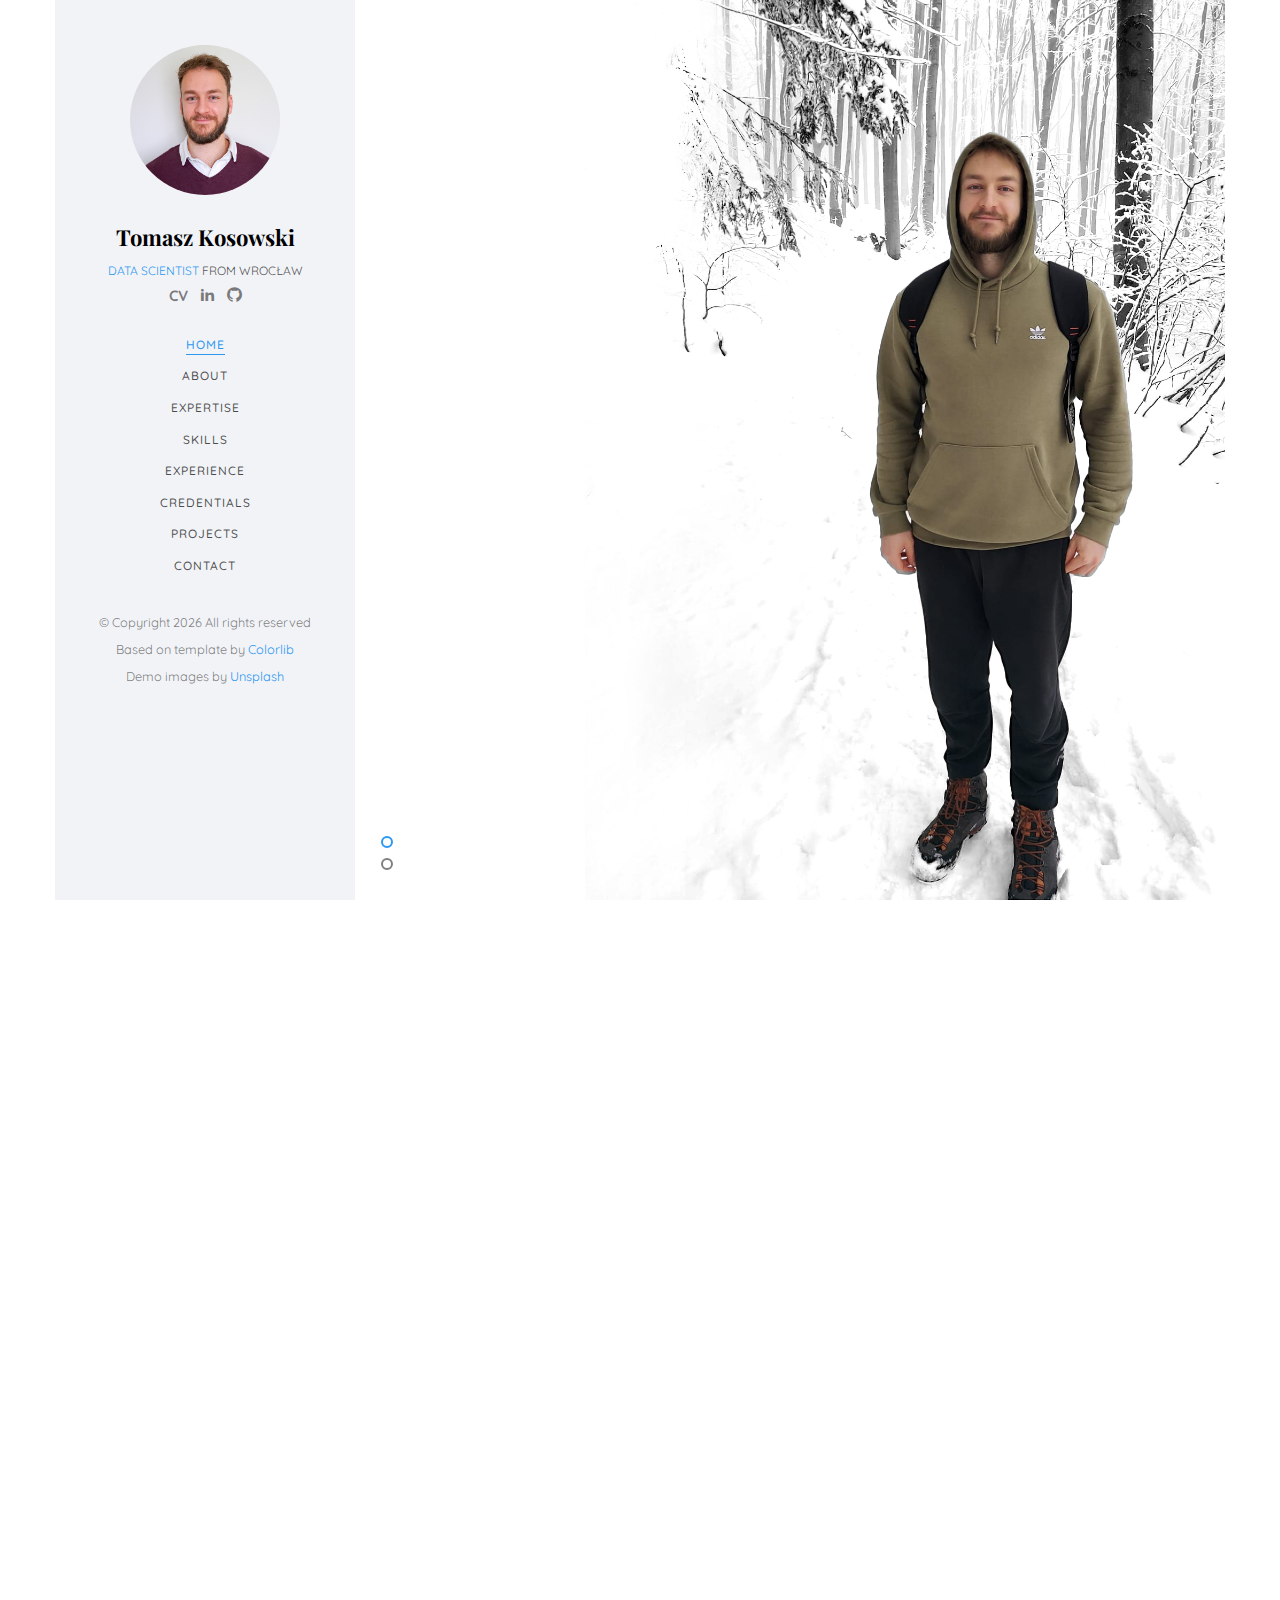
==== index.html @ ca376546 "Linked project and changed CV" ====
<!DOCTYPE HTML>
<html>
	<head>
	<meta charset="utf-8">
	<meta http-equiv="X-UA-Compatible" content="IE=edge">
	<title>Portfolio Tomasz Kosowski</title>
	<meta name="viewport" content="width=device-width, initial-scale=1">
	<meta name="description" content="" />
	<meta name="keywords" content="" />
	<meta name="Tomasz Kosowski" content="" />

  <!-- Facebook and T	egration -->
	<meta property="og:title" content=""/>
	<meta property="og:image" content=""/>
	<meta property="og:url" content=""/>
	<meta property="og:site_name" content=""/>
	<meta property="og:description" content=""/>
	<meta name="twitter:title" content="" />
	<meta name="twitter:image" content="" />
	<meta name="twitter:url" content="" />
	<meta name="twitter:card" content="" />

	<!-- Place favicon.ico and apple-touch-icon.png in the root directory -->
	<link rel="shortcut icon" href="favicon.ico">

	<link href="https://fonts.googleapis.com/css?family=Quicksand:300,400,500,700" rel="stylesheet">
	<link href="https://fonts.googleapis.com/css?family=Playfair+Display:400,400i,700" rel="stylesheet">
	
	<!-- Animate.css -->
	<link rel="stylesheet" href="css/animate.css">
	<!-- Icomoon Icon Fonts-->
	<link rel="stylesheet" href="css/icomoon.css">
	<!-- Bootstrap  -->
	<link rel="stylesheet" href="css/bootstrap.css">
	<!-- Flexslider  -->
	<link rel="stylesheet" href="css/flexslider.css">
	<!-- Flaticons  -->
	<link rel="stylesheet" href="fonts/flaticon/font/flaticon.css">
	<!-- Owl Carousel -->
	<link rel="stylesheet" href="css/owl.carousel.min.css">
	<link rel="stylesheet" href="css/owl.theme.default.min.css">
	<!-- Theme style  -->
	<link rel="stylesheet" href="css/style.css">

	<!-- Modernizr JS -->
	<script src="js/modernizr-2.6.2.min.js"></script>
	<!-- FOR IE9 below -->
	<!--[if lt IE 9]>
	<script src="js/respond.min.js"></script>
	<![endif]-->

	</head>
	<body>
	<div id="colorlib-page">
		<div class="container-wrap">
		<a href="#" class="js-colorlib-nav-toggle colorlib-nav-toggle" data-toggle="collapse" data-target="#navbar" aria-expanded="false" aria-controls="navbar"><i></i></a>
		<aside id="colorlib-aside" role="complementary" class="border js-fullheight">
			<div class="text-center">
				<div class="author-img" style="background-image: url(images/photo_1.jpg);"></div>
				<h1 id="colorlib-logo">Tomasz Kosowski</h1>
				<span class="position"><a>Data Scientist</a> from WROCŁAW
				<div class="colorlib-footer">
					<ul>
						<li><a href="documents/cv_tomasz_kosowski.pdf" target="_blank"><strong>CV</strong></a></li>
						<li><a href="https://www.linkedin.com/in/tomasz-kosowski94/" target="_blank"><i class="icon-linkedin22"></i></a></li>
						<li><a href="https://github.com/Foggy101" target="_blank"><i class="icon-github"></i></a></li>
					</ul>
					</div>
				</span>
			</div>
			<nav id="colorlib-main-menu" role="navigation" class="navbar">
				<div id="navbar" class="collapse">
					<ul>
						<li class="active"><a href="#" data-nav-section="home">Home</a></li>
						<li><a href="#" data-nav-section="about">About</a></li>
						<li><a href="#" data-nav-section="expertise">Expertise</a></li>
						<li><a href="#" data-nav-section="skills">Skills</a></li>
						<li><a href="#" data-nav-section="experience">Experience</a></li>
						<li><a href="#" data-nav-section="credentials">Credentials</a></li>
						<li><a href="#" data-nav-section="projects">Projects</a></li>
						<li><a href="#" data-nav-section="contact">Contact</a></li>
					</ul>
				</div>
			</nav>

			<div class="colorlib-footer">
				<p><small>&copy; <!-- Link back to Colorlib can't be removed. Template is licensed under CC BY 3.0. -->
				Copyright <script>document.write(new Date().getFullYear());</script> All rights reserved
				<br>Based on template by <a href="https://colorlib.com" target="_blank">Colorlib</a>
				<br>Demo images by <a href="https://unsplash.com/" target="_blank">Unsplash</a></span></small></p>
			</div>

		</aside>

		<div id="colorlib-main">
			<section id="colorlib-hero" class="js-fullheight" data-section="home">
				<div class="flexslider js-fullheight">
					<ul class="slides">
				   	<li style="background-image: url(images/bg_1.jpg);">
				   		<div class="overlay"></div>
				   		<div class="container-fluid">
				   			<div class="row">
					   			<div class="col-md-6 col-md-offset-3 col-md-pull-3 col-sm-12 col-xs-12 js-fullheight slider-text">
					   				<div class="slider-text-inner js-fullheight">
					   					<div class="desc">
						   					<h1>Hi! <br>I'm Tomasz</h1>
						   					<h2>PORTFOLIO UNDER CONSTRUCTION</h2>
												<p><a href="documents/cv_tomasz_kosowski.pdf" class="btn btn-primary btn-learn" target="_blank">View CV <i class="icon-download4"></i></a></p>
											</div>
					   				</div>
					   			</div>
					   		</div>
				   		</div>
				   	</li>
				   	<li style="background-image: url(images/bg_2.jpg);">
				   		<div class="overlay"></div>
				   		<div class="container-fluid">
				   			<div class="row">
					   			<div class="col-md-6 col-md-offset-3 col-md-pull-3 col-sm-12 col-xs-12 js-fullheight slider-text">
					   				<div class="slider-text-inner">
					   					<div class="desc">
						   					<h1>data professional</h1>
												<h2>helping your organization thrive<br>through the power of data</h2>
												<p><a href="documents/cv_tomasz_kosowski.pdf" class="btn btn-primary btn-learn" target="_blank">View CV<i class="icon-download4"></i></a></p>
										</div>
					   				</div>
					   			</div>
					   		</div>
				   		</div>
				   	</li>
				  	</ul>
			  	</div>
			</section>

			<section class="colorlib-about" data-section="about">
				<div class="colorlib-narrow-content">
					<div class="row">
						<div class="col-md-12">
							<div class="row row-bottom-padded-sm animate-box" data-animate-effect="fadeInLeft">
								<div class="col-md-12">
									<div class="about-desc">
										<span class="heading-meta">Who Am I?</span>
										<h2 class="colorlib-heading">About me</h2>
										<p><strong>DATA PROFFESSIONAL</strong> From mechanical engineer to aspiring data scientist, I am a person passionate about applying my analytical skills, meticulous approach and insatiable curiosity in the vast domain of big data.</p>
										<p><strong>BEYOND DATA</strong> Bringing excitement to everything I do, I cherish my free time playing music, listening to Lex Fridman podcasts and brainstorming new exciting challanges I can overcome.</p>
									</div>
								</div>
							</div>
							<div class="row">
								<div class="container">
									<div class="image-container">
										<div class="image animate-box" data-animate-effect="fadeInBottom"><img src="images/photo_3.jpg"></div>
										<div class="image animate-box" data-animate-effect="fadeInBottom"><img src="images/photo_4.jpg"></div>
										<div class="image animate-box" data-animate-effect="fadeInBottom"><img src="images/photo_2.jpg"></div>
										<div class="image animate-box" data-animate-effect="fadeInBottom"><img src="images/photo_1.jpg"></div>
									</div>
									<div class="popup-image">
										<span>&times;</span>
										<img src="images/photo_1.jpg">
									</div>
								</div>
							</div>
						</div>
					</div>
				</div>
			</section>
			
			<section class="colorlib-services" data-section="expertise">
				<div class="colorlib-narrow-content">
					<div class="row">
						<div class="col-md-6 col-md-offset-3 col-md-pull-3 animate-box" data-animate-effect="fadeInLeft">
							<span class="heading-meta">What do I do?</span>
							<h2 class="colorlib-heading">Areas of expertise</h2>
						</div>
					</div>
					<div class="row row-pt-md">
						<div class="col-md-4 text-center animate-box">
							<div class="services color-1">
								<span class="icon">
									<i class="icon-lab2"></i>
								</span>
								<div class="desc">
									<h3>Data Science</h3>
									<p>Machine learning models, time series forecasting and descriptive statistics</p>
								</div>
							</div>
						</div>
						<div class="col-md-4 text-center animate-box">
							<div class="services color-2">
								<span class="icon">
									<i class="icon-bar-graph-2"></i>
								</span>
								<div class="desc">
									<h3>Data Visualization</h3>
									<p>Designing and maintaining interactive dashboards and effective visualizations</p>
								</div>
							</div>
						</div>
						<div class="col-md-4 text-center animate-box">
							<div class="services color-3">
								<span class="icon">
									<i class="icon-data"></i>
								</span>
								<div class="desc">
									<h3>Data management</h3>
									<p>Data modeling, cleaning, query optimizations and basic data engineering</p>
								</div>
							</div>
						</div>
						<div class="col-md-4 text-center animate-box">
							<div class="services color-4">
								<span class="icon">
									<i class="icon-bulb"></i>
								</span>
								<div class="desc">
									<h3>Business Intelligence<br> </h3>
									<p>Impactful reports and insights enabling data-driven business decisions</p>
								</div>
							</div>
						</div>
						<div class="col-md-4 text-center animate-box">
							<div class="services color-5">
								<span class="icon">
									<i class="icon-cog2"></i>
								</span>
								<div class="desc">
									<h3>Automatization</h3>
									<p>Streamlining workflows by identifying and automating repetitive tasks</p>
								</div>
							</div>
						</div>
						<div class="col-md-4 text-center animate-box">
							<div class="services color-6">
								<span class="icon">
									<i class="icon-group"></i>
								</span>
								<div class="desc">
									<h3>Communication</h3>
									<p>Friendly and straightforward communication style with team and stakeholders</p>
								</div>
							</div>
						</div>
					</div>
				</div>
			</section>

			<section class="colorlib-skills" data-section="skills">
				<div class="colorlib-narrow-content">
					<div class="row">
						<div class="col-md-6 col-md-offset-3 col-md-pull-3 animate-box" data-animate-effect="fadeInLeft">
							<span class="heading-meta">Tool proficiencies</span>
							<h2 class="colorlib-heading animate-box">My Skills</h2>
						</div>
					</div>
					<div class="row">
						<div class="col-md-12 animate-box" data-animate-effect="fadeInLeft">
							<p>Below, you'll find a list of technologies which I frequently use and/or focus my ongoing learning on. 
								Included are my subjective self-assessments of these skills. 
								It's important to note that I'm always ready to learn a new tool. 
								I strongly believe in selecting the best tool for the job rather than confining oneself to what is already known, especially in the era of prompt engineering. 
								Due to this mindset, I also have experience with languages like JavaScript, R, as well as HTML5 and CSS, which I employed in creating this portfolio.<br><br><br>
							</p>
						</div>

						<div class="col-md-6 animate-box" data-animate-effect="fadeInLeft">
							<div class="progress-wrap">
								<h3>Python (Pandas, NumPy, Matplotlib) </h3>
								<div class="progress">
								 	<div class="progress-bar color-1" role="progressbar" aria-valuenow="75"
								  	aria-valuemin="0" aria-valuemax="100" style="width:65%">
								    <span>65%</span>
								  	</div>
								</div>
							</div>
						</div>
						<div class="col-md-6 animate-box" data-animate-effect="fadeInRight">
							<div class="progress-wrap">
								<h3>Machine Learning (Scikit-learn, Keras, Tensorflow)</h3>
								<div class="progress">
								 	<div class="progress-bar color-6" role="progressbar" aria-valuenow="80"
								  	aria-valuemin="0" aria-valuemax="100" style="width:60%">
								    <span>60%</span>
								  	</div>
								</div>
							</div>
						</div>
						<div class="col-md-6 animate-box" data-animate-effect="fadeInLeft">
							<div class="progress-wrap">
								<h3>PowerBI (DAX, M-Language)</h3>
								<div class="progress">
								 	<div class="progress-bar color-2" role="progressbar" aria-valuenow="80"
								  	aria-valuemin="0" aria-valuemax="100" style="width:80%">
								    <span>80%</span>
								  	</div>
								</div>
							</div>
						</div>
						<div class="col-md-6 animate-box" data-animate-effect="fadeInRight">
							<div class="progress-wrap">
								<h3>SQL</h3>
								<div class="progress">
								 	<div class="progress-bar color-3" role="progressbar" aria-valuenow="65"
								  	aria-valuemin="0" aria-valuemax="100" style="width:65%">
								    <span>65%</span>
								  	</div>
								</div>
							</div>
						</div>
						<div class="col-md-6 animate-box" data-animate-effect="fadeInLeft">
							<div class="progress-wrap">
								<h3>Excel (VBA, PowerQuery)</h3>
								<div class="progress">
								 	<div class="progress-bar color-4" role="progressbar" aria-valuenow="95"
								  	aria-valuemin="0" aria-valuemax="100" style="width:95%">
								    <span>95%</span>
								  	</div>
								</div>
							</div>
						</div>
						<div class="col-md-6 animate-box" data-animate-effect="fadeInRight">
							<div class="progress-wrap">
								<h3>PowerAutomate</h3>
								<div class="progress">
								 	<div class="progress-bar color-5" role="progressbar" aria-valuenow="60"
								  	aria-valuemin="0" aria-valuemax="100" style="width:60%">
								    <span>60%</span>
								  	</div>
								</div>
							</div>
						</div>
					</div>
				</div>
			</section>

			<section class="colorlib-experience" data-section="experience">
				<div class="colorlib-narrow-content">
					<div class="row">
						<div class="col-md-6 col-md-offset-3 col-md-pull-3 animate-box" data-animate-effect="fadeInLeft">
							<span class="heading-meta">Proffessional Experience</span>
							<h2 class="colorlib-heading animate-box">Experience</h2>
						</div>
					</div>
					<div class="row">
						<div class="col-md-12">
				         <div class="timeline-centered">
					         <article class="timeline-entry animate-box" data-animate-effect="fadeInLeft">
					            <div class="timeline-entry-inner">
					               <div class="timeline-icon color-1">
					                  <i class="icon-check"></i>
					               </div>
					               <div class="timeline-label">
					                	<h2><a>Procurement Analytics Intern at Becton Dickinson</a> <span>2023-current</span></h2>
					                	<p>
									•	Developing end-to-end ETL processes for ongoing projects, crafting data pipelines to guarantee accuracy and reliability.<br>
									•	Designing and maintaining interactive dashboards using Power BI, integrating M code and DAX to monitor KPIs and create effective visualizations.<br>
									•	Streamlining workflows by identifying and automating repetitive tasks using Power Automate, Power Query, VBA.<br>
									•	Collaborating with stakeholders to understand requirements and translating them into impactful reports or dashboard solutions to support decision-making processes.<br>
									•	Working closely with colleagues, exchanging knowledge to advance individual skills and optimize the team's collective effectiveness.<br>
										</p>
					               </div>
					            </div>
					         </article>

					         <article class="timeline-entry animate-box" data-animate-effect="fadeInLeft">
					            <div class="timeline-entry-inner">
					               <div class="timeline-icon color-2">
					                  <i class="icon-check"></i>
					               </div>
					               <div class="timeline-label">
					               	<h2><a>Illness and recovery</a> <span>2020-2023</span></h2>
									   <p>
										<strong>During my recovery, I decided to change my career path to focus on data and AI, making significant strides towards that goal. 
											Some achievements from that period include:</strong><br>
										•	Building a self-learning and continuous improvement mindset, along with a highly disciplined work ethic.<br>
										•	Developing an immense drive to further grow in data science and data analysis.<br>
										•	Embarking on a coding journey, focusing on Python and SQL, as well as M-language and DAX.<br>
										•	Vastly expanding my general knowledge in the fields of data, AI, and general IT-related topics.
										</p>
					               </div>
					            </div>
					         </article>

					         <article class="timeline-entry animate-box" data-animate-effect="fadeInLeft">
					            <div class="timeline-entry-inner">
					               <div class="timeline-icon color-3">
					                  <i class="icon-check"></i>
					               </div>
					               <div class="timeline-label">
					               	<h2><a>Sales Engineer at LFP</a> <span>2018-2020</span></h2>
					                <p>
									•	Examining client technical requirements to develop a tailored product solution.<br>
									•	Sustaining existing client relationships and simultaneously expanding customer base.<br>
									•	Analyzing market and competitive products.
									</p>
					               </div>
					            </div>
					         </article>
					        
					      </div>
					   </div>
				   </div>
				</div>
			</section>

			<section class="colorlib-education" data-section="credentials">
				<div class="colorlib-narrow-content">
					<div class="row">
						<div class="col-md-6 col-md-offset-3 col-md-pull-3 animate-box" data-animate-effect="fadeInLeft">
							<span class="heading-meta">Education and Certifications</span>
							<h2 class="colorlib-heading animate-box">Credentials</h2>
						</div>
					</div>
					<div class="row">
						<div class="col-md-12">
							<div class="fancy-collapse-panel">
								<div class="panel-group" id="accordion" role="tablist" aria-multiselectable="true">
									<div class="panel panel-default animate-box" data-animate-effect="fadeInBottom">
									    <div class="panel-heading" role="tab" id="headingOne">
									        <h4 class="panel-title">
									            <a data-toggle="collapse" data-parent="#accordion" href="#collapseOne" aria-expanded="true" aria-controls="collapseOne">Master of Engineering Degree
									            </a>
									        </h4>
									    </div>
									    <div id="collapseOne" class="panel-collapse collapse in" role="tabpanel" aria-labelledby="headingOne">
									         <div class="panel-body">
									            <div class="row">
										      		<div class="col-md-6">
										      			<p>
															<strong>University:</strong><br>
															Wroclaw University of Science and Technology<br>
															<strong>Field of Study:</strong><br>
															Mechanical and Power Engineering<br>
															<strong>Specialization:</strong><br>
															Energy Machines and Devices
														</p>
										      		</div>
										      		<div class="col-md-6">
										      			<p>
															<strong>Final grade:</strong><br>
															5/5 (maximum grade)<br>
															<!-- <br>
															<a href="documents/diploma_placeholder.jpg" target="_blank">DIPLOMA LINK</a> -->
														</p>
														<div class="row">
															<div class="container">
																<div class="image-container">
																	<div class="image2"><img src="documents/diploma_master.jpg"></div>
																</div>
																<div class="popup-image">
																	<span>&times;</span>
																	<img src="documents/diploma_placeholder.jpg">
																</div>
															</div>
														</div>

										      		</div>
										      	</div>
									         </div>
									    </div>
									</div>
									<div class="panel panel-default animate-box" data-animate-effect="fadeInBottom">
									    <div class="panel-heading" role="tab" id="headingTwo">
									        <h4 class="panel-title">
									            <a class="collapsed" data-toggle="collapse" data-parent="#accordion" href="#collapseTwo" aria-expanded="false" aria-controls="collapseTwo">Engineering Degree
									            </a>
									        </h4>
									    </div>
									    <div id="collapseTwo" class="panel-collapse collapse" role="tabpanel" aria-labelledby="headingTwo">
									        <div class="panel-body">
									            <div class="row">
													<div class="col-md-6">
														<p>
														  <strong>University:</strong><br>
														  Wroclaw University of Science and Technology<br>
														  <strong>Field of Study:</strong><br>
														  Mechanical and Power Engineering<br>
														  <strong>Specialization:</strong><br>
														  Power Engineering
													  </p>
													</div>
													<div class="col-md-6">
														<p>
														  <strong>Final grade:</strong><br>
														  5/5 (maximum grade)<br>
														  <div class="row">
															<div class="container">
																<div class="image-container">
																	<div class="image2"><img src="documents/diploma_engineer.jpg"></div>
																</div>
																<div class="popup-image">
																	<span>&times;</span>
																	<img src="documents/diploma_placeholder.jpg">
																</div>
															</div>
														</div>
													  	</p>
													</div>
												</div>
									    	</div>
										</div>
									</div>
									<div class="panel panel-default animate-box" data-animate-effect="fadeInBottom">
									    <div class="panel-heading" role="tab" id="headingThree">
									        <h4 class="panel-title">
									            <a class="collapsed" data-toggle="collapse" data-parent="#accordion" href="#collapseThree" aria-expanded="false" aria-controls="collapseThree">International Secondary Education
									            </a>
									        </h4>
									    </div>
									    <div id="collapseThree" class="panel-collapse collapse" role="tabpanel" aria-labelledby="headingThree">
									        <div class="panel-body">
												<div class="row">
													<div class="col-md-6">
														<p>
														  <strong>School:</strong><br>
														  Liceum Ogólnokształcące Nr V im. Gen. J. Jasińskiego we Wrocławiu<br>
														  <strong>Programme:</strong><br>
														  The International Baccalaureate Programme (IB)<br>
														  <strong>Advanced Level Subjects:</strong><br>
														  Mathematics, Physics, English
													  </p>
													</div>
													<div class="col-md-6">
														<p>
														  <strong>Final score:</strong><br>
														  38/45 (top ~5% within the programme)<br>
														  <div class="row">
															<div class="container">
																<div class="image-container">
																	<div class="image2"><img src="documents/diploma_ib.jpg"></div>
																	<div class="image2"><img src="documents/grades_ib.jpg"></div>
																</div>
																<div class="popup-image">
																	<span>&times;</span>
																	<img src="documents/diploma_placeholder.jpg">
																</div>
															</div>
														</div>
													  	</p>
													</div>
												</div>	
									        </div>
									    </div>
									</div>

									<div class="panel panel-default animate-box" data-animate-effect="fadeInBottom">
									    <div class="panel-heading" role="tab" id="headingFour">
									        <h4 class="panel-title">
									            <a class="collapsed" data-toggle="collapse" data-parent="#accordion" href="#collapseFour" aria-expanded="false" aria-controls="collapseFour">Certifications and Others
									            </a>
									        </h4>
									    </div>
									    <div id="collapseFour" class="panel-collapse collapse" role="tabpanel" aria-labelledby="headingFour">
									        <div class="panel-body">
									            <p>
													<strong>Google Data Analytics Professional Certificate:</strong>
													<a href="documents/certificate_google.pdf" target="_blank">LINK</a><br>
													<strong>B2 German Certificate:</strong>
													<a href="documents/diploma_german.pdf" target="_blank">LINK</a><br>
													<strong>Thesis Defense Grades:</strong>
													<a href="documents/grades_thesis.pdf" target="_blank">LINK</a><br>
													<strong>Presidents Scholarship:</strong>
													<a href="documents/scholarship.pdf" target="_blank">LINK</a><br>
													<strong>Microsoft Power BI Desktop for Business Intelligence:</strong> COMPLETED<br>
													<strong>Advanced DAX for Miscrosoft Power BI Desktop:</strong>
													CURRENTLY ENROLLED<br>
												</p>	
									        </div>
									    </div>
									</div>

								</div>
							</div>
						</div>
					</div>
				</div>
			</section>

			<section class="colorlib-work" data-section="projects">
				<div class="colorlib-narrow-content">
					<div class="row">
						<div class="col-md-6 col-md-offset-3 col-md-pull-3 animate-box" data-animate-effect="fadeInLeft">
							<span class="heading-meta">My Work</span>
							<h2 class="colorlib-heading animate-box">Recent Projects</h2>
						</div>
					</div>
					<!-- <div class="row row-bottom-padded-sm animate-box" data-animate-effect="fadeInLeft">
						<div class="col-md-12">
							<p class="work-menu">
								<span><a href="#" class="active">Python</a></span> 
								<span><a href="#">SQL</a></span> 
								<span><a href="#">PowerBI</a></span> 
								<span><a href="#">PowerAutomate</a></span> 
								<span><a href="#">Excel</a></span>
							</p>
						</div>
					</div> -->
					<div class="row">
						<div class="col-md-6 animate-box" data-animate-effect="fadeInLeft">
							<div class="project" style="background-image: url(images/img-1.jpg);">
								<div class="desc">
									<div class="con">
										<h3><a>SALES AND PRODUCTS ANALYSIS</a></h3>
										<span><strong>A multi-angle analysis in four parts:</strong><br>
											•	Demand forecasting models (<strong>ARIMA</strong> and <strong>random forest</strong>) in <strong>Python</strong><br>
											•	Review sentiment analysis (<strong>neural network</strong>) in <strong>Python</strong><br>
											•	Review analytics in <strong>Python</strong><br>
											•	Sales and products overview in <strong>PowerBI</strong>
										</span>
										<p class="icon">
											<span><a href="https://github.com/Foggy101/sales_and_products_analysis" target="_blank"><i class="icon-share3"></i> <strong>PROJECT LINK</strong></a></span>
										</p>
									</div>
								</div>
							</div>
						</div>
						<div class="col-md-6 animate-box" data-animate-effect="fadeInRight">
							<div class="project" style="background-image: url(images/img-2.jpg);">
								<div class="desc">
									<div class="con">
										<h3><a>PYTHON MISCELLANEOUS</a></h3>
										<span><strong>Various small coding projects and tasks in Python:</strong><br>
											•	Machine learning fundamentals<br>
											•	<strong>Pandas</strong>, <strong>NumPy</strong>, <strong>Matplotlib</strong> practice<br>
											•	Small apps<br>
											•	Simple games
										</span>
										<p class="icon">
											<span><a href="https://github.com/Foggy101/python/tree/main" target="_blank"><i class="icon-share3"></i> <strong>PROJECT LINK</strong></a></span>
										</p>
									</div>
								</div>
							</div>
						</div>
						<div class="col-md-6 animate-box" data-animate-effect="fadeInLeft">
							<div class="project" style="background-image: url(images/img-3.jpg);">
								<div class="desc">
									<div class="con">
										<h3><a>AUDIO CLASSIFICATION</a></h3>
										<span>
											<strong>&lt;UNDER DEVELOPMENT&gt;</strong><br>
											<strong>Audio classification in Python based on self-made sound database:</strong><br>
											•	Speech recognition<br>
											•	Speech sentiment analysis<br>
											•	Impact of background noise on model accuracy<br>
											•	Supervised (<strong>CNN</strong>) and unsupervised (<strong>K-means</strong>) approach
										</span>
										<p class="icon">
											<!-- <span><a href="#"><i class="icon-share3"> PROJECT LINK</i></a></span> -->
									</div>
								</div>
							</div>
						</div>
						<div class="col-md-6 animate-box" data-animate-effect="fadeInRight">
							<div class="project" style="background-image: url(images/img-4.jpg);">
								<div class="desc">
									<div class="con">
										<h3><a>&lt;UNDER DEVELOPMENT&gt;</a></h3>
										<span>&lt;UNDER DEVELOPMENT&gt;</span>
										<p class="icon">
											<!-- <span><a href="#"><i class="icon-share3"> PROJECT LINK</i></a></span> -->
										</p>
									</div>
								</div>
							</div>
						</div>
						<div class="col-md-6 animate-box" data-animate-effect="fadeInLeft">
							<div class="project" style="background-image: url(images/img-5.jpg);">
								<div class="desc">
									<div class="con">
										<h3><a>&lt;UNDER DEVELOPMENT&gt;</a></h3>
										<span>&lt;UNDER DEVELOPMENT&gt;</span>
										<p class="icon">
											<!-- <span><a href="#"><i class="icon-share3"> PROJECT LINK</i></a></span> -->
										</p>
									</div>
								</div>
							</div>
						</div>
						<div class="col-md-6 animate-box" data-animate-effect="fadeInRight">
							<div class="project" style="background-image: url(images/img-6.jpg);">
								<div class="desc">
									<div class="con">
										<h3><a>&lt;UNDER DEVELOPMENT&gt;</a></h3>
										<span>&lt;UNDER DEVELOPMENT&gt;</span>
										<p class="icon">
											<!-- <span><a href="#"><i class="icon-share3"> PROJECT LINK</i></a></span> -->
										</p>
									</div>
								</div>
							</div>
						</div>
					</div>
					<!-- <div class="row">
						<div class="col-md-12 animate-box">
							<p><a href="#" class="btn btn-primary btn-lg btn-load-more">Load more <i class="icon-reload"></i></a></p>
						</div>
					</div> -->
				</div>
			</section>

			<section class="colorlib-contact" data-section="contact">
				<div class="colorlib-narrow-content">
					<div class="row">
						<div class="col-md-6 col-md-offset-3 col-md-pull-3 animate-box" data-animate-effect="fadeInLeft">
							<span class="heading-meta">Get in Touch</span>
							<h2 class="colorlib-heading">Contact</h2>
						</div>
					</div>
					<div class="row">
						<div class="col-md-5">
							<div class="colorlib-feature colorlib-feature-sm animate-box" data-animate-effect="fadeInLeft">
								<div class="colorlib-icon">
									<i class="icon-mail"></i>
								</div>
								<div class="colorlib-text">
									<p>t.kosowski94@gmail.com</p>
								</div>
							</div>

							<div class="colorlib-feature colorlib-feature-sm animate-box" data-animate-effect="fadeInLeft">
								<div class="colorlib-icon">
									<i class="icon-phone"></i>
								</div>
								<div class="colorlib-text">
									<p>+48 601 701 951</p>
								</div>
							</div>

							<div class="colorlib-feature colorlib-feature-sm animate-box" data-animate-effect="fadeInLeft">
								<div class="colorlib-icon">
									<i class="icon-map"></i>
								</div>
								<div class="colorlib-text">
									<p>Skwierzyńska Street<br>53-522 Wrocław</p>
								</div>
							</div>

						</div>
						<div class="col-md-7 col-md-push-1">
							<div class="row">
								<div class="col-md-10 col-md-offset-1 col-md-pull-1 animate-box" data-animate-effect="fadeInRight">
										<form action="https://formspree.io/f/mnqeklpj" method="POST">
											<div class="form-group">
												<input type="text" class="form-control" name="name" placeholder="Name" required>
											</div>
											<div class="form-group">
												<input type="email" class="form-control" name="email" placeholder="Email" required>
											</div>
											<div class="form-group">
												<input type="text" class="form-control" name="subject" placeholder="Subject" required>
											</div>
											<div class="form-group">
												<textarea type="text" id="message" cols="30" rows="7" class="form-control" name="message" placeholder="Message" required></textarea>
											</div>
											<div class="form-group">
												<input type="submit" class="btn btn-primary btn-send-message" value="Send Message">
											</div>
											<br><br><br><br><br>
										</form>
								</div>
							</div>
						</div>
					</div>
				</div>
			</section>

		</div><!-- end:colorlib-main -->
	</div><!-- end:container-wrap -->
	</div><!-- end:colorlib-page -->

	<!-- jQuery -->
	<script src="js/jquery.min.js"></script>
	<!-- jQuery Easing -->
	<script src="js/jquery.easing.1.3.js"></script>
	<!-- Bootstrap -->
	<script src="js/bootstrap.min.js"></script>
	<!-- Waypoints -->
	<script src="js/jquery.waypoints.min.js"></script>
	<!-- Flexslider -->
	<script src="js/jquery.flexslider-min.js"></script>
	<!-- Owl carousel -->
	<script src="js/owl.carousel.min.js"></script>
	<!-- Counters -->
	<script src="js/jquery.countTo.js"></script>
	
	<!-- MY OWN -->
	<script>
		document.querySelectorAll('.image-container img').forEach(image =>{
			image.onclick = () =>{
				document.querySelector('.popup-image').style.display='block';
				document.querySelector('.popup-image img').src = image.getAttribute('src');
			}
		});

		document.querySelector('.popup-image').onclick = (event) => {
		if (event.target.tagName !== 'IMG' || event.target.tagName == 'SPAN') {
			document.querySelector('.popup-image').style.display = 'none';
		}};
	</script>

	<!-- MAIN JS -->
	<script src="js/main.js"></script>

	</body>
</html>
---- css/icomoon.css ----
@font-face {
  font-family: 'icomoon';
  src:  url('fonts/icomoon.eot?6py85u');
  src:  url('fonts/icomoon.eot?6py85u#iefix') format('embedded-opentype'),
    url('fonts/icomoon.ttf?6py85u') format('truetype'),
    url('fonts/icomoon.woff?6py85u') format('woff'),
    url('fonts/icomoon.svg?6py85u#icomoon') format('svg');
  font-weight: normal;
  font-style: normal;
}

[class^="icon-"], [class*=" icon-"] {
  /* use !important to prevent issues with browser extensions that change fonts */
  font-family: 'icomoon' !important;
  speak: none;
  font-style: normal;
  font-weight: normal;
  font-variant: normal;
  text-transform: none;
  line-height: 1;

  /* Better Font Rendering =========== */
  -webkit-font-smoothing: antialiased;
  -moz-osx-font-smoothing: grayscale;
}

.icon-times:before {
  content: "\e930";
}
.icon-tick:before {
  content: "\e931";
}
.icon-plus:before {
  content: "\e932";
}
.icon-minus:before {
  content: "\e933";
}
.icon-equals:before {
  content: "\e934";
}
.icon-divide:before {
  content: "\e935";
}
.icon-chevron-right:before {
  content: "\e936";
}
.icon-chevron-left:before {
  content: "\e937";
}
.icon-arrow-right-thick:before {
  content: "\e938";
}
.icon-arrow-left-thick:before {
  content: "\e939";
}
.icon-th-small:before {
  content: "\e93a";
}
.icon-th-menu:before {
  content: "\e93b";
}
.icon-th-list:before {
  content: "\e93c";
}
.icon-th-large:before {
  content: "\e93d";
}
.icon-home:before {
  content: "\e93e";
}
.icon-arrow-forward:before {
  content: "\e93f";
}
.icon-arrow-back:before {
  content: "\e940";
}
.icon-rss:before {
  content: "\e941";
}
.icon-location:before {
  content: "\e942";
}
.icon-link:before {
  content: "\e943";
}
.icon-image:before {
  content: "\e944";
}
.icon-arrow-up-thick:before {
  content: "\e945";
}
.icon-arrow-down-thick:before {
  content: "\e946";
}
.icon-starburst:before {
  content: "\e947";
}
.icon-starburst-outline:before {
  content: "\e948";
}
.icon-star3:before {
  content: "\e949";
}
.icon-flow-children:before {
  content: "\e94a";
}
.icon-export:before {
  content: "\e94b";
}
.icon-delete2:before {
  content: "\e94c";
}
.icon-delete-outline:before {
  content: "\e94d";
}
.icon-cloud-storage:before {
  content: "\e94e";
}
.icon-wi-fi:before {
  content: "\e94f";
}
.icon-heart:before {
  content: "\e950";
}
.icon-flash:before {
  content: "\e951";
}
.icon-cancel:before {
  content: "\e952";
}
.icon-backspace:before {
  content: "\e953";
}
.icon-attachment:before {
  content: "\e954";
}
.icon-arrow-move:before {
  content: "\e955";
}
.icon-warning:before {
  content: "\e956";
}
.icon-user:before {
  content: "\e957";
}
.icon-radar:before {
  content: "\e958";
}
.icon-lock-open:before {
  content: "\e959";
}
.icon-lock-closed:before {
  content: "\e95a";
}
.icon-location-arrow:before {
  content: "\e95b";
}
.icon-info:before {
  content: "\e95c";
}
.icon-user-delete:before {
  content: "\e95d";
}
.icon-user-add:before {
  content: "\e95e";
}
.icon-media-pause:before {
  content: "\e95f";
}
.icon-group:before {
  content: "\e960";
}
.icon-chart-pie:before {
  content: "\e961";
}
.icon-chart-line:before {
  content: "\e962";
}
.icon-chart-bar:before {
  content: "\e963";
}
.icon-chart-area:before {
  content: "\e964";
}
.icon-video:before {
  content: "\e965";
}
.icon-point-of-interest:before {
  content: "\e966";
}
.icon-infinity:before {
  content: "\e967";
}
.icon-globe:before {
  content: "\e968";
}
.icon-eye:before {
  content: "\e969";
}
.icon-cog:before {
  content: "\e96a";
}
.icon-camera:before {
  content: "\e96b";
}
.icon-upload:before {
  content: "\e96c";
}
.icon-scissors:before {
  content: "\e96d";
}
.icon-refresh:before {
  content: "\e96e";
}
.icon-pin:before {
  content: "\e96f";
}
.icon-key:before {
  content: "\e970";
}
.icon-info-large:before {
  content: "\e971";
}
.icon-eject:before {
  content: "\e972";
}
.icon-download:before {
  content: "\e973";
}
.icon-zoom:before {
  content: "\e974";
}
.icon-zoom-out:before {
  content: "\e975";
}
.icon-zoom-in:before {
  content: "\e976";
}
.icon-sort-numerically:before {
  content: "\e977";
}
.icon-sort-alphabetically:before {
  content: "\e978";
}
.icon-input-checked:before {
  content: "\e979";
}
.icon-calender:before {
  content: "\e97a";
}
.icon-world2:before {
  content: "\e97b";
}
.icon-notes:before {
  content: "\e97c";
}
.icon-code:before {
  content: "\e97d";
}
.icon-arrow-sync:before {
  content: "\e97e";
}
.icon-arrow-shuffle:before {
  content: "\e97f";
}
.icon-arrow-repeat:before {
  content: "\e980";
}
.icon-arrow-minimise:before {
  content: "\e981";
}
.icon-arrow-maximise:before {
  content: "\e982";
}
.icon-arrow-loop:before {
  content: "\e983";
}
.icon-anchor:before {
  content: "\e984";
}
.icon-spanner:before {
  content: "\e985";
}
.icon-puzzle:before {
  content: "\e986";
}
.icon-power:before {
  content: "\e987";
}
.icon-plane:before {
  content: "\e988";
}
.icon-pi:before {
  content: "\e989";
}
.icon-phone:before {
  content: "\e98a";
}
.icon-microphone2:before {
  content: "\e98b";
}
.icon-media-rewind:before {
  content: "\e98c";
}
.icon-flag:before {
  content: "\e98d";
}
.icon-adjust-brightness:before {
  content: "\e98e";
}
.icon-waves:before {
  content: "\e98f";
}
.icon-social-twitter:before {
  content: "\e990";
}
.icon-social-facebook:before {
  content: "\e991";
}
.icon-social-dribbble:before {
  content: "\e992";
}
.icon-media-stop:before {
  content: "\e993";
}
.icon-media-record:before {
  content: "\e994";
}
.icon-media-play:before {
  content: "\e995";
}
.icon-media-fast-forward:before {
  content: "\e996";
}
.icon-media-eject:before {
  content: "\e997";
}
.icon-social-vimeo:before {
  content: "\e998";
}
.icon-social-tumbler:before {
  content: "\e999";
}
.icon-social-skype:before {
  content: "\e99a";
}
.icon-social-pinterest:before {
  content: "\e99b";
}
.icon-social-linkedin:before {
  content: "\e99c";
}
.icon-social-last-fm:before {
  content: "\e99d";
}
.icon-social-github:before {
  content: "\e99e";
}
.icon-social-flickr:before {
  content: "\e99f";
}
.icon-at:before {
  content: "\e9a0";
}
.icon-times-outline:before {
  content: "\e9a1";
}
.icon-plus-outline:before {
  content: "\e9a2";
}
.icon-minus-outline:before {
  content: "\e9a3";
}
.icon-tick-outline:before {
  content: "\e9a4";
}
.icon-th-large-outline:before {
  content: "\e9a5";
}
.icon-equals-outline:before {
  content: "\e9a6";
}
.icon-divide-outline:before {
  content: "\e9a7";
}
.icon-chevron-right-outline:before {
  content: "\e9a8";
}
.icon-chevron-left-outline:before {
  content: "\e9a9";
}
.icon-arrow-right-outline:before {
  content: "\e9aa";
}
.icon-arrow-left-outline:before {
  content: "\e9ab";
}
.icon-th-small-outline:before {
  content: "\e9ac";
}
.icon-th-menu-outline:before {
  content: "\e9ad";
}
.icon-th-list-outline:before {
  content: "\e9ae";
}
.icon-news2:before {
  content: "\e9b1";
}
.icon-home-outline:before {
  content: "\e9b2";
}
.icon-arrow-up-outline:before {
  content: "\e9b3";
}
.icon-arrow-forward-outline:before {
  content: "\e9b4";
}
.icon-arrow-down-outline:before {
  content: "\e9b5";
}
.icon-arrow-back-outline:before {
  content: "\e9b6";
}
.icon-trash3:before {
  content: "\e9b7";
}
.icon-rss-outline:before {
  content: "\e9b8";
}
.icon-message:before {
  content: "\e9b9";
}
.icon-location-outline:before {
  content: "\e9ba";
}
.icon-link-outline:before {
  content: "\e9bb";
}
.icon-image-outline:before {
  content: "\e9bc";
}
.icon-export-outline:before {
  content: "\e9bd";
}
.icon-cross:before {
  content: "\e9be";
}
.icon-wi-fi-outline:before {
  content: "\e9bf";
}
.icon-star-outline:before {
  content: "\e9c0";
}
.icon-media-pause-outline:before {
  content: "\e9c1";
}
.icon-mail:before {
  content: "\e9c2";
}
.icon-heart-outline:before {
  content: "\e9c3";
}
.icon-flash-outline:before {
  content: "\e9c4";
}
.icon-cancel-outline:before {
  content: "\e9c5";
}
.icon-beaker:before {
  content: "\e9c6";
}
.icon-arrow-move-outline:before {
  content: "\e9c7";
}
.icon-watch2:before {
  content: "\e9c8";
}
.icon-warning-outline:before {
  content: "\e9c9";
}
.icon-time:before {
  content: "\e9ca";
}
.icon-radar-outline:before {
  content: "\e9cb";
}
.icon-lock-open-outline:before {
  content: "\e9cc";
}
.icon-location-arrow-outline:before {
  content: "\e9cd";
}
.icon-info-outline:before {
  content: "\e9ce";
}
.icon-backspace-outline:before {
  content: "\e9cf";
}
.icon-attachment-outline:before {
  content: "\e9d0";
}
.icon-user-outline:before {
  content: "\e9d1";
}
.icon-user-delete-outline:before {
  content: "\e9d2";
}
.icon-user-add-outline:before {
  content: "\e9d3";
}
.icon-lock-closed-outline:before {
  content: "\e9d4";
}
.icon-group-outline:before {
  content: "\e9d5";
}
.icon-chart-pie-outline:before {
  content: "\e9d6";
}
.icon-chart-line-outline:before {
  content: "\e9d7";
}
.icon-chart-bar-outline:before {
  content: "\e9d8";
}
.icon-chart-area-outline:before {
  content: "\e9d9";
}
.icon-video-outline:before {
  content: "\e9da";
}
.icon-point-of-interest-outline:before {
  content: "\e9db";
}
.icon-map:before {
  content: "\e9dc";
}
.icon-key-outline:before {
  content: "\e9dd";
}
.icon-infinity-outline:before {
  content: "\e9de";
}
.icon-globe-outline:before {
  content: "\e9df";
}
.icon-eye-outline:before {
  content: "\e9e0";
}
.icon-cog-outline:before {
  content: "\e9e1";
}
.icon-camera-outline:before {
  content: "\e9e2";
}
.icon-upload-outline:before {
  content: "\e9e3";
}
.icon-support:before {
  content: "\e9e4";
}
.icon-scissors-outline:before {
  content: "\e9e5";
}
.icon-refresh-outline:before {
  content: "\e9e6";
}
.icon-info-large-outline:before {
  content: "\e9e7";
}
.icon-eject-outline:before {
  content: "\e9e8";
}
.icon-download-outline:before {
  content: "\e9e9";
}
.icon-battery-mid:before {
  content: "\e9ea";
}
.icon-battery-low:before {
  content: "\e9eb";
}
.icon-battery-high:before {
  content: "\e9ec";
}
.icon-zoom-outline:before {
  content: "\e9ed";
}
.icon-zoom-out-outline:before {
  content: "\e9ee";
}
.icon-zoom-in-outline:before {
  content: "\e9ef";
}
.icon-tag3:before {
  content: "\e9f0";
}
.icon-tabs-outline:before {
  content: "\e9f1";
}
.icon-pin-outline:before {
  content: "\e9f2";
}
.icon-message-typing:before {
  content: "\e9f3";
}
.icon-directions:before {
  content: "\e9f4";
}
.icon-battery-full:before {
  content: "\e9f5";
}
.icon-battery-charge:before {
  content: "\e9f6";
}
.icon-pipette:before {
  content: "\e9f7";
}
.icon-pencil:before {
  content: "\e9f8";
}
.icon-folder:before {
  content: "\e9f9";
}
.icon-folder-delete:before {
  content: "\e9fa";
}
.icon-folder-add:before {
  content: "\e9fb";
}
.icon-edit:before {
  content: "\e9fc";
}
.icon-document:before {
  content: "\e9fd";
}
.icon-document-delete:before {
  content: "\e9fe";
}
.icon-document-add:before {
  content: "\e9ff";
}
.icon-brush:before {
  content: "\ea00";
}
.icon-thumbs-up:before {
  content: "\ea01";
}
.icon-thumbs-down:before {
  content: "\ea02";
}
.icon-pen:before {
  content: "\ea03";
}
.icon-sort-numerically-outline:before {
  content: "\ea04";
}
.icon-sort-alphabetically-outline:before {
  content: "\ea05";
}
.icon-social-last-fm-circular:before {
  content: "\ea06";
}
.icon-social-github-circular:before {
  content: "\ea07";
}
.icon-compass:before {
  content: "\ea08";
}
.icon-bookmark:before {
  content: "\ea09";
}
.icon-input-checked-outline:before {
  content: "\ea0a";
}
.icon-code-outline:before {
  content: "\ea0b";
}
.icon-calender-outline:before {
  content: "\ea0c";
}
.icon-business-card:before {
  content: "\ea0d";
}
.icon-arrow-up:before {
  content: "\ea0e";
}
.icon-arrow-sync-outline:before {
  content: "\ea0f";
}
.icon-arrow-right:before {
  content: "\ea10";
}
.icon-arrow-repeat-outline:before {
  content: "\ea11";
}
.icon-arrow-loop-outline:before {
  content: "\ea12";
}
.icon-arrow-left:before {
  content: "\ea13";
}
.icon-flow-switch:before {
  content: "\ea14";
}
.icon-flow-parallel:before {
  content: "\ea15";
}
.icon-flow-merge:before {
  content: "\ea16";
}
.icon-document-text:before {
  content: "\ea17";
}
.icon-clipboard:before {
  content: "\ea18";
}
.icon-calculator:before {
  content: "\ea19";
}
.icon-arrow-minimise-outline:before {
  content: "\ea1a";
}
.icon-arrow-maximise-outline:before {
  content: "\ea1b";
}
.icon-arrow-down:before {
  content: "\ea1c";
}
.icon-gift:before {
  content: "\ea1d";
}
.icon-film:before {
  content: "\ea1e";
}
.icon-database:before {
  content: "\ea1f";
}
.icon-bell:before {
  content: "\ea20";
}
.icon-anchor-outline:before {
  content: "\ea21";
}
.icon-adjust-contrast:before {
  content: "\ea22";
}
.icon-world-outline:before {
  content: "\ea23";
}
.icon-shopping-bag:before {
  content: "\ea24";
}
.icon-power-outline:before {
  content: "\ea25";
}
.icon-notes-outline:before {
  content: "\ea26";
}
.icon-device-tablet:before {
  content: "\ea27";
}
.icon-device-phone:before {
  content: "\ea28";
}
.icon-device-laptop:before {
  content: "\ea29";
}
.icon-device-desktop:before {
  content: "\ea2a";
}
.icon-briefcase:before {
  content: "\ea2b";
}
.icon-stopwatch:before {
  content: "\ea2c";
}
.icon-spanner-outline:before {
  content: "\ea2d";
}
.icon-puzzle-outline:before {
  content: "\ea2e";
}
.icon-printer:before {
  content: "\ea2f";
}
.icon-pi-outline:before {
  content: "\ea30";
}
.icon-lightbulb:before {
  content: "\ea31";
}
.icon-flag-outline:before {
  content: "\ea32";
}
.icon-contacts:before {
  content: "\ea33";
}
.icon-archive2:before {
  content: "\ea34";
}
.icon-weather-stormy:before {
  content: "\ea35";
}
.icon-weather-shower:before {
  content: "\ea36";
}
.icon-weather-partly-sunny:before {
  content: "\ea37";
}
.icon-weather-downpour:before {
  content: "\ea38";
}
.icon-weather-cloudy:before {
  content: "\ea39";
}
.icon-plane-outline:before {
  content: "\ea3a";
}
.icon-phone-outline:before {
  content: "\ea3b";
}
.icon-microphone-outline:before {
  content: "\ea3c";
}
.icon-weather-windy:before {
  content: "\ea3d";
}
.icon-weather-windy-cloudy:before {
  content: "\ea3e";
}
.icon-weather-sunny:before {
  content: "\ea3f";
}
.icon-weather-snow:before {
  content: "\ea40";
}
.icon-weather-night:before {
  content: "\ea41";
}
.icon-media-stop-outline:before {
  content: "\ea42";
}
.icon-media-rewind-outline:before {
  content: "\ea43";
}
.icon-media-record-outline:before {
  content: "\ea44";
}
.icon-media-play-outline:before {
  content: "\ea45";
}
.icon-media-fast-forward-outline:before {
  content: "\ea46";
}
.icon-media-eject-outline:before {
  content: "\ea47";
}
.icon-wine:before {
  content: "\ea48";
}
.icon-waves-outline:before {
  content: "\ea49";
}
.icon-ticket:before {
  content: "\ea4a";
}
.icon-tags:before {
  content: "\ea4b";
}
.icon-plug:before {
  content: "\ea4c";
}
.icon-headphones:before {
  content: "\ea4d";
}
.icon-credit-card:before {
  content: "\ea4e";
}
.icon-coffee:before {
  content: "\ea4f";
}
.icon-book:before {
  content: "\ea50";
}
.icon-beer:before {
  content: "\ea51";
}
.icon-volume2:before {
  content: "\ea52";
}
.icon-volume-up:before {
  content: "\ea53";
}
.icon-volume-mute:before {
  content: "\ea54";
}
.icon-volume-down:before {
  content: "\ea55";
}
.icon-social-vimeo-circular:before {
  content: "\ea56";
}
.icon-social-twitter-circular:before {
  content: "\ea57";
}
.icon-social-pinterest-circular:before {
  content: "\ea58";
}
.icon-social-linkedin-circular:before {
  content: "\ea59";
}
.icon-social-facebook-circular:before {
  content: "\ea5a";
}
.icon-social-dribbble-circular:before {
  content: "\ea5b";
}
.icon-tree:before {
  content: "\ea5c";
}
.icon-thermometer2:before {
  content: "\ea5d";
}
.icon-social-tumbler-circular:before {
  content: "\ea5e";
}
.icon-social-skype-outline:before {
  content: "\ea5f";
}
.icon-social-flickr-circular:before {
  content: "\ea60";
}
.icon-social-at-circular:before {
  content: "\ea61";
}
.icon-shopping-cart:before {
  content: "\ea62";
}
.icon-messages:before {
  content: "\ea63";
}
.icon-leaf:before {
  content: "\ea64";
}
.icon-feather:before {
  content: "\ea65";
}
.icon-eye2:before {
  content: "\e064";
}
.icon-paper-clip:before {
  content: "\e065";
}
.icon-mail5:before {
  content: "\e066";
}
.icon-toggle:before {
  content: "\e067";
}
.icon-layout:before {
  content: "\e068";
}
.icon-link2:before {
  content: "\e069";
}
.icon-bell2:before {
  content: "\e06a";
}
.icon-lock3:before {
  content: "\e06b";
}
.icon-unlock:before {
  content: "\e06c";
}
.icon-ribbon2:before {
  content: "\e06d";
}
.icon-image2:before {
  content: "\e06e";
}
.icon-signal:before {
  content: "\e06f";
}
.icon-target3:before {
  content: "\e070";
}
.icon-clipboard3:before {
  content: "\e071";
}
.icon-clock3:before {
  content: "\e072";
}
.icon-watch:before {
  content: "\e073";
}
.icon-air-play:before {
  content: "\e074";
}
.icon-camera3:before {
  content: "\e075";
}
.icon-video2:before {
  content: "\e076";
}
.icon-disc:before {
  content: "\e077";
}
.icon-printer3:before {
  content: "\e078";
}
.icon-monitor:before {
  content: "\e079";
}
.icon-server:before {
  content: "\e07a";
}
.icon-cog2:before {
  content: "\e07b";
}
.icon-heart3:before {
  content: "\e07c";
}
.icon-paragraph:before {
  content: "\e07d";
}
.icon-align-justify:before {
  content: "\e07e";
}
.icon-align-left:before {
  content: "\e07f";
}
.icon-align-center:before {
  content: "\e080";
}
.icon-align-right:before {
  content: "\e081";
}
.icon-book2:before {
  content: "\e082";
}
.icon-layers2:before {
  content: "\e083";
}
.icon-stack2:before {
  content: "\e084";
}
.icon-stack-2:before {
  content: "\e085";
}
.icon-paper:before {
  content: "\e086";
}
.icon-paper-stack:before {
  content: "\e087";
}
.icon-search3:before {
  content: "\e088";
}
.icon-zoom-in2:before {
  content: "\e089";
}
.icon-zoom-out2:before {
  content: "\e08a";
}
.icon-reply2:before {
  content: "\e08b";
}
.icon-circle-plus:before {
  content: "\e08c";
}
.icon-circle-minus:before {
  content: "\e08d";
}
.icon-circle-check:before {
  content: "\e08e";
}
.icon-circle-cross:before {
  content: "\e08f";
}
.icon-square-plus:before {
  content: "\e090";
}
.icon-square-minus:before {
  content: "\e091";
}
.icon-square-check:before {
  content: "\e092";
}
.icon-square-cross:before {
  content: "\e093";
}
.icon-microphone:before {
  content: "\e094";
}
.icon-record:before {
  content: "\e095";
}
.icon-skip-back:before {
  content: "\e096";
}
.icon-rewind:before {
  content: "\e097";
}
.icon-play4:before {
  content: "\e098";
}
.icon-pause3:before {
  content: "\e099";
}
.icon-stop3:before {
  content: "\e09a";
}
.icon-fast-forward:before {
  content: "\e09b";
}
.icon-skip-forward:before {
  content: "\e09c";
}
.icon-shuffle2:before {
  content: "\e09d";
}
.icon-repeat:before {
  content: "\e09e";
}
.icon-folder2:before {
  content: "\e09f";
}
.icon-umbrella:before {
  content: "\e0a0";
}
.icon-moon:before {
  content: "\e0a1";
}
.icon-thermometer:before {
  content: "\e0a2";
}
.icon-drop:before {
  content: "\e0a3";
}
.icon-sun2:before {
  content: "\e0a4";
}
.icon-cloud3:before {
  content: "\e0a5";
}
.icon-cloud-upload2:before {
  content: "\e0a6";
}
.icon-cloud-download2:before {
  content: "\e0a7";
}
.icon-upload4:before {
  content: "\e0a8";
}
.icon-download4:before {
  content: "\e0a9";
}
.icon-location3:before {
  content: "\e0aa";
}
.icon-location-2:before {
  content: "\e0ab";
}
.icon-map3:before {
  content: "\e0ac";
}
.icon-battery:before {
  content: "\e0ad";
}
.icon-head:before {
  content: "\e0ae";
}
.icon-briefcase3:before {
  content: "\e0af";
}
.icon-speech-bubble:before {
  content: "\e0b0";
}
.icon-anchor2:before {
  content: "\e0b1";
}
.icon-globe2:before {
  content: "\e0b2";
}
.icon-box:before {
  content: "\e0b3";
}
.icon-reload:before {
  content: "\e0b4";
}
.icon-share3:before {
  content: "\e0b5";
}
.icon-marquee:before {
  content: "\e0b6";
}
.icon-marquee-plus:before {
  content: "\e0b7";
}
.icon-marquee-minus:before {
  content: "\e0b8";
}
.icon-tag:before {
  content: "\e0b9";
}
.icon-power2:before {
  content: "\e0ba";
}
.icon-command2:before {
  content: "\e0bb";
}
.icon-alt:before {
  content: "\e0bc";
}
.icon-esc:before {
  content: "\e0bd";
}
.icon-bar-graph:before {
  content: "\e0be";
}
.icon-bar-graph-2:before {
  content: "\e0bf";
}
.icon-pie-graph:before {
  content: "\e0c0";
}
.icon-star:before {
  content: "\e0c1";
}
.icon-arrow-left3:before {
  content: "\e0c2";
}
.icon-arrow-right3:before {
  content: "\e0c3";
}
.icon-arrow-up3:before {
  content: "\e0c4";
}
.icon-arrow-down3:before {
  content: "\e0c5";
}
.icon-volume:before {
  content: "\e0c6";
}
.icon-mute:before {
  content: "\e0c7";
}
.icon-content-right:before {
  content: "\e100";
}
.icon-content-left:before {
  content: "\e101";
}
.icon-grid2:before {
  content: "\e102";
}
.icon-grid-2:before {
  content: "\e103";
}
.icon-columns:before {
  content: "\e104";
}
.icon-loader:before {
  content: "\e105";
}
.icon-bag:before {
  content: "\e106";
}
.icon-ban:before {
  content: "\e107";
}
.icon-flag3:before {
  content: "\e108";
}
.icon-trash:before {
  content: "\e109";
}
.icon-expand2:before {
  content: "\e110";
}
.icon-contract:before {
  content: "\e111";
}
.icon-maximize:before {
  content: "\e112";
}
.icon-minimize:before {
  content: "\e113";
}
.icon-plus2:before {
  content: "\e114";
}
.icon-minus2:before {
  content: "\e115";
}
.icon-check:before {
  content: "\e116";
}
.icon-cross2:before {
  content: "\e117";
}
.icon-move:before {
  content: "\e118";
}
.icon-delete:before {
  content: "\e119";
}
.icon-menu5:before {
  content: "\e120";
}
.icon-archive:before {
  content: "\e121";
}
.icon-inbox:before {
  content: "\e122";
}
.icon-outbox:before {
  content: "\e123";
}
.icon-file:before {
  content: "\e124";
}
.icon-file-add:before {
  content: "\e125";
}
.icon-file-subtract:before {
  content: "\e126";
}
.icon-help:before {
  content: "\e127";
}
.icon-open:before {
  content: "\e128";
}
.icon-ellipsis:before {
  content: "\e129";
}
.icon-heart4:before {
  content: "\e900";
}
.icon-cloud4:before {
  content: "\e901";
}
.icon-star2:before {
  content: "\e902";
}
.icon-tv2:before {
  content: "\e903";
}
.icon-sound:before {
  content: "\e904";
}
.icon-video3:before {
  content: "\e905";
}
.icon-trash2:before {
  content: "\e906";
}
.icon-user2:before {
  content: "\e907";
}
.icon-key3:before {
  content: "\e908";
}
.icon-search4:before {
  content: "\e909";
}
.icon-settings:before {
  content: "\e90a";
}
.icon-camera4:before {
  content: "\e90b";
}
.icon-tag2:before {
  content: "\e90c";
}
.icon-lock4:before {
  content: "\e90d";
}
.icon-bulb:before {
  content: "\e90e";
}
.icon-pen2:before {
  content: "\e90f";
}
.icon-diamond:before {
  content: "\e910";
}
.icon-display2:before {
  content: "\e911";
}
.icon-location4:before {
  content: "\e912";
}
.icon-eye3:before {
  content: "\e913";
}
.icon-bubble3:before {
  content: "\e914";
}
.icon-stack3:before {
  content: "\e915";
}
.icon-cup:before {
  content: "\e916";
}
.icon-phone3:before {
  content: "\e917";
}
.icon-news:before {
  content: "\e918";
}
.icon-mail6:before {
  content: "\e919";
}
.icon-like:before {
  content: "\e91a";
}
.icon-photo:before {
  content: "\e91b";
}
.icon-note:before {
  content: "\e91c";
}
.icon-clock4:before {
  content: "\e91d";
}
.icon-paperplane:before {
  content: "\e91e";
}
.icon-params:before {
  content: "\e91f";
}
.icon-banknote:before {
  content: "\e920";
}
.icon-data:before {
  content: "\e921";
}
.icon-music2:before {
  content: "\e922";
}
.icon-megaphone2:before {
  content: "\e923";
}
.icon-study:before {
  content: "\e924";
}
.icon-lab2:before {
  content: "\e925";
}
.icon-food:before {
  content: "\e926";
}
.icon-t-shirt:before {
  content: "\e927";
}
.icon-fire2:before {
  content: "\e928";
}
.icon-clip:before {
  content: "\e929";
}
.icon-shop:before {
  content: "\e92a";
}
.icon-calendar3:before {
  content: "\e92b";
}
.icon-wallet2:before {
  content: "\e92c";
}
.icon-vynil:before {
  content: "\e92d";
}
.icon-truck2:before {
  content: "\e92e";
}
.icon-world:before {
  content: "\e92f";
}
.icon-spinner6:before {
  content: "\e9af";
}
.icon-spinner7:before {
  content: "\e9b0";
}
.icon-amazon:before {
  content: "\eab7";
}
.icon-google:before {
  content: "\eab8";
}
.icon-google2:before {
  content: "\eab9";
}
.icon-google3:before {
  content: "\eaba";
}
.icon-google-plus:before {
  content: "\eabb";
}
.icon-google-plus2:before {
  content: "\eabc";
}
.icon-google-plus3:before {
  content: "\eabd";
}
.icon-hangouts:before {
  content: "\eabe";
}
.icon-google-drive:before {
  content: "\eabf";
}
.icon-facebook2:before {
  content: "\eac0";
}
.icon-facebook22:before {
  content: "\eac1";
}
.icon-instagram:before {
  content: "\eac2";
}
.icon-whatsapp:before {
  content: "\eac3";
}
.icon-spotify:before {
  content: "\eac4";
}
.icon-telegram:before {
  content: "\eac5";
}
.icon-twitter2:before {
  content: "\eac6";
}
.icon-vine:before {
  content: "\eac7";
}
.icon-vk:before {
  content: "\eac8";
}
.icon-renren:before {
  content: "\eac9";
}
.icon-sina-weibo:before {
  content: "\eaca";
}
.icon-rss2:before {
  content: "\eacb";
}
.icon-rss22:before {
  content: "\eacc";
}
.icon-youtube:before {
  content: "\eacd";
}
.icon-youtube2:before {
  content: "\eace";
}
.icon-twitch:before {
  content: "\eacf";
}
.icon-vimeo:before {
  content: "\ead0";
}
.icon-vimeo2:before {
  content: "\ead1";
}
.icon-lanyrd:before {
  content: "\ead2";
}
.icon-flickr:before {
  content: "\ead3";
}
.icon-flickr2:before {
  content: "\ead4";
}
.icon-flickr3:before {
  content: "\ead5";
}
.icon-flickr4:before {
  content: "\ead6";
}
.icon-dribbble2:before {
  content: "\ead7";
}
.icon-behance:before {
  content: "\ead8";
}
.icon-behance2:before {
  content: "\ead9";
}
.icon-deviantart:before {
  content: "\eada";
}
.icon-500px:before {
  content: "\eadb";
}
.icon-steam:before {
  content: "\eadc";
}
.icon-steam2:before {
  content: "\eadd";
}
.icon-dropbox:before {
  content: "\eade";
}
.icon-onedrive:before {
  content: "\eadf";
}
.icon-github:before {
  content: "\eae0";
}
.icon-npm:before {
  content: "\eae1";
}
.icon-basecamp:before {
  content: "\eae2";
}
.icon-trello:before {
  content: "\eae3";
}
.icon-wordpress:before {
  content: "\eae4";
}
.icon-joomla:before {
  content: "\eae5";
}
.icon-ello:before {
  content: "\eae6";
}
.icon-blogger:before {
  content: "\eae7";
}
.icon-blogger2:before {
  content: "\eae8";
}
.icon-tumblr2:before {
  content: "\eae9";
}
.icon-tumblr22:before {
  content: "\eaea";
}
.icon-yahoo:before {
  content: "\eaeb";
}
.icon-yahoo2:before {
  content: "\eaec";
}
.icon-tux:before {
  content: "\eaed";
}
.icon-appleinc:before {
  content: "\eaee";
}
.icon-finder:before {
  content: "\eaef";
}
.icon-android:before {
  content: "\eaf0";
}
.icon-windows:before {
  content: "\eaf1";
}
.icon-windows8:before {
  content: "\eaf2";
}
.icon-soundcloud:before {
  content: "\eaf3";
}
.icon-soundcloud2:before {
  content: "\eaf4";
}
.icon-skype:before {
  content: "\eaf5";
}
.icon-reddit:before {
  content: "\eaf6";
}
.icon-hackernews:before {
  content: "\eaf7";
}
.icon-wikipedia:before {
  content: "\eaf8";
}
.icon-linkedin2:before {
  content: "\eaf9";
}
.icon-linkedin22:before {
  content: "\eafa";
}
.icon-lastfm:before {
  content: "\eafb";
}
.icon-lastfm2:before {
  content: "\eafc";
}
.icon-delicious:before {
  content: "\eafd";
}
.icon-stumbleupon:before {
  content: "\eafe";
}
.icon-stumbleupon2:before {
  content: "\eaff";
}
.icon-stackoverflow:before {
  content: "\eb00";
}
.icon-pinterest:before {
  content: "\eb01";
}
.icon-pinterest2:before {
  content: "\eb02";
}
.icon-xing:before {
  content: "\eb03";
}
.icon-xing2:before {
  content: "\eb04";
}
.icon-flattr:before {
  content: "\eb05";
}
.icon-foursquare:before {
  content: "\eb06";
}
.icon-yelp:before {
  content: "\eb07";
}
.icon-paypal:before {
  content: "\eb08";
}
.icon-chrome:before {
  content: "\eb09";
}
.icon-firefox:before {
  content: "\eb0a";
}
.icon-IE:before {
  content: "\eb0b";
}
.icon-edge:before {
  content: "\eb0c";
}
.icon-safari:before {
  content: "\eb0d";
}
.icon-opera:before {
  content: "\eb0e";
}
.icon-file-pdf:before {
  content: "\eb0f";
}
.icon-file-openoffice:before {
  content: "\eb10";
}
.icon-file-word:before {
  content: "\eb11";
}
.icon-file-excel:before {
  content: "\eb12";
}
.icon-libreoffice:before {
  content: "\eb13";
}
.icon-html-five:before {
  content: "\eb14";
}
.icon-html-five2:before {
  content: "\eb15";
}
.icon-css3:before {
  content: "\eb16";
}
.icon-git:before {
  content: "\eb17";
}
.icon-codepen:before {
  content: "\eb18";
}
.icon-svg:before {
  content: "\eb19";
}
.icon-IcoMoon:before {
  content: "\eb1a";
}
---- css/style.css ----
@font-face {
  font-family: 'icomoon';
  src: url("../fonts/icomoon/icomoon.eot?srf3rx");
  src: url("../fonts/icomoon/icomoon.eot?srf3rx#iefix") format("embedded-opentype"), url("../fonts/icomoon/icomoon.ttf?srf3rx") format("truetype"), url("../fonts/icomoon/icomoon.woff?srf3rx") format("woff"), url("../fonts/icomoon/icomoon.svg?srf3rx#icomoon") format("svg");
  font-weight: normal;
  font-style: normal; }

/* =======================================================
*
* 	Template Style 
*	Edit this section
*
* ======================================================= */
/*
ADDED CSS
*/
*{
  margin:0;
  padding:0;
  box-sizing: border-box;
}

.containter h1{
  font-size: 40px;
  font-family: Verdana, Geneva, Tahoma, sans-serif;
  font-weight: normal;
  padding: 15px;
  color: #333;
  text-align: center;
  text-transform: capitalize;
}

.container .image-container{
  display: flex;
  flex-wrap: wrap;
  gap: 15px;
  justify-content: left;
  /* padding: 10px; */
}

.container .image-container .image{
  height: 150px;
  width: 200px;
  border: 5px solid #fff;
  box-shadow: 0 5px 15px rgba(0,0,0,.1);
  overflow: hidden;
  cursor: pointer;
}

.container .image-container .image2{
  height: 75px;
  width: 100px;
  border: 5px solid #fff;
  box-shadow: 0 5px 15px rgba(0,0,0,.1);
  overflow: hidden;
  cursor: pointer;
}

.container .image-container .image img{
  height: 100%;
  width: 100%;
  object-fit: cover;
  transition: .2s linear;
}

.container .image-container .image2 img{
  height: 100%;
  width: 100%;
  object-fit: cover;
  transition: .2s linear;
}

.container .image-container .image:hover img{
  transform: scale(1.1);
}

.container .image-container .image2:hover img{
  transform: scale(1.1);
}

.container .popup-image{
  position: fixed;
  top:0; left:0;
  background:rgba(0,0,0,.9);
  height: 100%;
  width: 100%;
  z-index: 10000;
  display:none;
}

.container .popup-image span{
  position: absolute;
  top:0; right:10px;
  font-size: 60px;
  font-weight: bolder;
  color: #fff;
  cursor: pointer;
  z-index: 10000;
}

.container .popup-image img{
  position: absolute;
  top:50%; left:50%;
  transform: translate(-50%, -50%);
  border: 5px solid #fff;
  /* width: 50%; */
  height: 90%;
  object-fit: cover;
  z-index: 10000;
}

@media (max-width:768px){
  .container .popup-image img{
    width:95%;
  }
}

/*
END OF ADDED CSS
*/

body {
  font-family: "Quicksand", Arial, sans-serif;
  font-weight: 400;
  font-size: 15px;
  line-height: 1.8;
  color: rgba(0, 0, 0, 0.7); }
  @media screen and (max-width: 992px) {
    body {
      font-size: 16px; } }

a {
  color: #2c98f0;
  -webkit-transition: 0.5s;
  -o-transition: 0.5s;
  transition: 0.5s; }
  a:hover, a:active, a:focus {
    color: #2c98f0;
    outline: none;
    text-decoration: none !important; }

p {
  margin-bottom: 1.5em; }

h1, h2, h3, h4, h5, h6 {
  color: #000;
  font-family: "Playfair Display", Georgia, serif;
  font-weight: 400;
  margin: 0 0 30px 0; }

figure {
  margin-bottom: 2.5em;
  float: left;
  width: 100%; }
  figure figcaption {
    font-size: 16px;
    width: 80%;
    margin: 20px auto 0px auto;
    color: #b3b3b3;
    font-style: italic;
    font-family: "Quicksand", Arial, sans-serif; }
    @media screen and (max-width: 480px) {
      figure figcaption {
        width: 100%; } }

::-webkit-selection {
  color: #fff;
  background: #2c98f0; }

::-moz-selection {
  color: #fff;
  background: #2c98f0; }

::selection {
  color: #fff;
  background: #2c98f0; }

#colorlib-page {
  width: 100%;
  overflow: hidden;
  position: relative; }

#colorlib-aside {
  padding-top: 3em;
  padding-bottom: 40px;
  float: left;
  width: 300px;
  position: fixed;
  overflow-y: scroll;
  z-index: 1001;
  background: #f2f3f7;
  -webkit-transition: 0.5s;
  -o-transition: 0.5s;
  transition: 0.5s; }
  @media screen and (max-width: 768px) {
    #colorlib-aside {
      width: 300px;
      -moz-transform: translateX(-300px);
      -webkit-transform: translateX(-300px);
      -ms-transform: translateX(-300px);
      -o-transform: translateX(-300px);
      transform: translateX(-300px);
      padding-top: 4em; } }
  #colorlib-aside .author-img {
    width: 150px;
    height: 150px;
    margin: 0 auto;
    margin-bottom: 30px;
    -webkit-border-radius: 50%;
    -moz-border-radius: 50%;
    -ms-border-radius: 50%;
    border-radius: 50%; }
  #colorlib-aside .position {
    display: block;
    margin-bottom: 2em;
    font-size: 12px;
    text-transform: uppercase; }
  #colorlib-aside #colorlib-logo {
    text-align: center;
    font-weight: 700;
    font-size: 22px;
    margin-bottom: .5em;
    display: block;
    width: 100%; }
    #colorlib-aside #colorlib-logo a {
      display: block;
      text-align: center;
      color: #000;
      padding-right: .3em; }
  #colorlib-aside #colorlib-main-menu {
    display: block;
    width: 100%; }
    #colorlib-aside #colorlib-main-menu .collapse {
      display: block !important; }
    #colorlib-aside #colorlib-main-menu ul {
      text-align: center;
      margin: 0;
      padding: 0; }
      @media screen and (max-width: 768px) {
        #colorlib-aside #colorlib-main-menu ul {
          margin: 0 0 2em 0; } }
      #colorlib-aside #colorlib-main-menu ul li {
        margin: 0 0 10px 0;
        padding: 0;
        list-style: none;
        font-size: 12px;
        font-weight: 500;
        text-transform: uppercase;
        letter-spacing: 1px; }
        #colorlib-aside #colorlib-main-menu ul li a {
          color: rgba(0, 0, 0, 0.7);
          text-decoration: none;
          position: relative;
          padding: 10px 0;
          font-family: "Quicksand", Arial, sans-serif;
          -webkit-transition: 0.3s;
          -o-transition: 0.3s;
          transition: 0.3s; }
          #colorlib-aside #colorlib-main-menu ul li a:after {
            content: "";
            position: absolute;
            height: 1px;
            bottom: 7px;
            left: 0;
            right: 0;
            background-color: #2c98f0;
            visibility: hidden;
            -webkit-transform: scaleX(0);
            -moz-transform: scaleX(0);
            -ms-transform: scaleX(0);
            -o-transform: scaleX(0);
            transform: scaleX(0);
            -webkit-transition: all 0.3s cubic-bezier(0.175, 0.885, 0.32, 1.275);
            -moz-transition: all 0.3s cubic-bezier(0.175, 0.885, 0.32, 1.275);
            -ms-transition: all 0.3s cubic-bezier(0.175, 0.885, 0.32, 1.275);
            -o-transition: all 0.3s cubic-bezier(0.175, 0.885, 0.32, 1.275);
            transition: all 0.3s cubic-bezier(0.175, 0.885, 0.32, 1.275); }
          #colorlib-aside #colorlib-main-menu ul li a:hover {
            text-decoration: none;
            color: black; }
            #colorlib-aside #colorlib-main-menu ul li a:hover:after {
              visibility: visible;
              -webkit-transform: scaleX(1);
              -moz-transform: scaleX(1);
              -ms-transform: scaleX(1);
              -o-transform: scaleX(1);
              transform: scaleX(1); }
        #colorlib-aside #colorlib-main-menu ul li.active a {
          color: #2c98f0; }
          #colorlib-aside #colorlib-main-menu ul li.active a:after {
            visibility: visible;
            -webkit-transform: scaleX(1);
            -moz-transform: scaleX(1);
            -ms-transform: scaleX(1);
            -o-transform: scaleX(1);
            transform: scaleX(1); }
  #colorlib-aside .colorlib-footer {
    font-size: 15px;
    text-align: center;
    font-weight: 400;
    color: rgba(0, 0, 0, 0.5);
    padding: 0 20px;
    width: 100%; }
    @media screen and (max-width: 768px) {
      #colorlib-aside .colorlib-footer {
        position: relative;
        bottom: 0; } }
    #colorlib-aside .colorlib-footer span {
      display: block; }
    #colorlib-aside .colorlib-footer ul {
      padding: 0;
      margin: 0; }
      #colorlib-aside .colorlib-footer ul li {
        padding: 0;
        margin: 0;
        display: inline;
        list-style: none; }
        #colorlib-aside .colorlib-footer ul li a {
          color: rgba(0, 0, 0, 0.5);
          padding: 4px; }
          #colorlib-aside .colorlib-footer ul li a:hover, #colorlib-aside .colorlib-footer ul li a:active, #colorlib-aside .colorlib-footer ul li a:focus {
            text-decoration: none;
            outline: none;
            color: #2c98f0; }

.container-wrap {
  max-width: 1170px;
  margin: 0 auto; }

#colorlib-main {
  width: calc(100% - 300px);
  float: right;
  -webkit-transition: 0.5s;
  -o-transition: 0.5s;
  transition: 0.5s; }
  @media screen and (max-width: 768px) {
    #colorlib-main {
      width: 100%;
      padding: 0 1em; } }

#colorlib-hero {
  min-height: 500px;
  background: #fff url(../images/loader.gif) no-repeat center center;
  width: 100%;
  float: left;
  margin-bottom: 10em;
  clear: both; }
  #colorlib-hero .flexslider {
    border: none;
    z-index: 1;
    margin-bottom: 0; }
    #colorlib-hero .flexslider .slides {
      position: relative;
      overflow: visible; }
      #colorlib-hero .flexslider .slides li {
        background-repeat: no-repeat;
        background-size: cover;
        background-position: top center;
        min-height: 60%;
        position: relative; }
    #colorlib-hero .flexslider .flex-control-nav {
      bottom: 20px;
      z-index: 1000;
      left: 20px;
      float: left;
      width: auto; }
      @media screen and (max-width: 768px) {
        #colorlib-hero .flexslider .flex-control-nav {
          right: 20px;
          top: 100px; } }
      #colorlib-hero .flexslider .flex-control-nav li {
        display: block;
        margin-bottom: 10px; }
        #colorlib-hero .flexslider .flex-control-nav li a {
          /* background: rgba(0, 0, 0, 0.5); */

          border: 2px solid rgba(0, 0, 0, 0.5);
          background: transparent;
          -webkit-box-shadow: none;
          box-shadow: none;
          width: 12px;
          height: 12px;
          cursor: pointer; }
          #colorlib-hero .flexslider .flex-control-nav li a.flex-active {
            cursor: pointer;
            background: transparent;
            border: 2px solid #2c98f0; }
    #colorlib-hero .flexslider .flex-direction-nav {
      display: none; }
    #colorlib-hero .flexslider .slider-text {
      display: table;
      opacity: 0;
      min-height: 500px;
      z-index: 9; }
      #colorlib-hero .flexslider .slider-text > .slider-text-inner {
        display: table-cell;
        vertical-align: middle;
        min-height: 700px;
        padding: 2.5em;
        position: relative; }
        @media screen and (max-width: 768px) {
          #colorlib-hero .flexslider .slider-text > .slider-text-inner {
            text-align: center; } }
        #colorlib-hero .flexslider .slider-text > .slider-text-inner h1, #colorlib-hero .flexslider .slider-text > .slider-text-inner h2 {
          margin: 0;
          padding: 0;
          color: black;
          font-family: "Playfair Display", Georgia, serif; }
        #colorlib-hero .flexslider .slider-text > .slider-text-inner h1 {
          margin-bottom: 20px;
          font-size: 60px;
          line-height: 1.3;
          font-weight: 700; }
          @media screen and (max-width: 768px) {
            #colorlib-hero .flexslider .slider-text > .slider-text-inner h1 {
              font-size: 28px; } }
        #colorlib-hero .flexslider .slider-text > .slider-text-inner h2 {
          font-size: 18px;
          line-height: 1.5;
          margin-bottom: 30px;
          font-weight: 300;
          font-family: "Quicksand", Arial, sans-serif; }
          #colorlib-hero .flexslider .slider-text > .slider-text-inner h2 a {
            color: rgba(44, 152, 240, 0.8);
            border-bottom: 1px solid rgba(44, 152, 240, 0.7); }
        #colorlib-hero .flexslider .slider-text > .slider-text-inner .heading-section {
          font-size: 50px; }
          @media screen and (max-width: 768px) {
            #colorlib-hero .flexslider .slider-text > .slider-text-inner .heading-section {
              font-size: 30px; } }
        #colorlib-hero .flexslider .slider-text > .slider-text-inner s
.colorlib-lead {
          font-size: 20px;
          color: #fff; }
        #colorlib-hero .flexslider .slider-text > .slider-text-inner p {
          margin-bottom: 0; }
        #colorlib-hero .flexslider .slider-text > .slider-text-inner .btn {
          font-size: 12px;
          text-transform: uppercase;
          letter-spacing: 2px;
          color: #000;
          padding: 10px 15px !important;
          border: none;
          font-weight: 400; }
          #colorlib-hero .flexslider .slider-text > .slider-text-inner .btn.btn-learn {
            color: #000;
            border: 1px solid #000;
            background: transparent !important; }
            #colorlib-hero .flexslider .slider-text > .slider-text-inner .btn.btn-learn:hover {
              background: transparent !important;
              border: 1px solid #000 !important; }
          @media screen and (max-width: 768px) {
            #colorlib-hero .flexslider .slider-text > .slider-text-inner .btn {
              width: 100%; } }

body.offcanvas {
  overflow-x: hidden; }
  body.offcanvas #colorlib-aside {
    -moz-transform: translateX(0);
    -webkit-transform: translateX(0);
    -ms-transform: translateX(0);
    -o-transform: translateX(0);
    transform: translateX(0);
    width: 300px;
    background: #f2f3f7;
    z-index: 999;
    position: fixed; }
  body.offcanvas #colorlib-main, body.offcanvas .colorlib-nav-toggle {
    top: 0;
    -moz-transform: translateX(300px);
    -webkit-transform: translateX(300px);
    -ms-transform: translateX(300px);
    -o-transform: translateX(300px);
    transform: translateX(300px); }

.colorlib-narrow-content {
  padding: 0 2.5em; }
  @media screen and (max-width: 768px) {
    .colorlib-narrow-content {
      padding: 0; } }

.no-gutters {
  margin: 0;
  padding: 0; }

.colorlib-experience,
.colorlib-skills,
.colorlib-education,
.colorlib-blog,
.colorlib-work,
.colorlib-about,
.colorlib-services,
.colorlib-contact {
  padding-top: 4em;
  padding-bottom: 9em;
  clear: both;
  width: 100%;
  display: block; }
  @media screen and (max-width: 768px) {
    .colorlib-experience,
    .colorlib-skills,
    .colorlib-education,
    .colorlib-blog,
    .colorlib-work,
    .colorlib-about,
    .colorlib-services,
    .colorlib-contact {
      padding-top: 5em;
      padding-bottom: 8em; } }

.author-img {
  background-size: cover;
  background-position: center center;
  background-repeat: no-repeat;
  position: relative; }

.colorlib-heading {
  font-size: 18px;
  margin-bottom: 4em;
  font-weight: 700;
  text-transform: uppercase;
  letter-spacing: 5px;
  line-height: 1.8;
  position: relative; }
  .colorlib-heading span {
    display: block; }
  @media screen and (max-width: 768px) {
    .colorlib-heading {
      margin-bottom: 3em; } }

.heading-meta {
  margin-bottom: 15px;
  display: block;
  font-size: 10px;
  text-transform: uppercase;
  color: #999999;
  font-weight: 500;
  letter-spacing: 5px; }

.about-img {
  width: 100%;
  height: 600px;
  margin-bottom: 30px; }

.about-desc h3 {
  font-size: 18px;
  text-transform: uppercase;
  letter-spacing: 5px;
  font-weight: 500; }

.hire {
  padding: 2em;
  background: #f9bf3f; }
  .hire h2 {
    line-height: 1.5; }
  .hire .btn-hire {
    color: #000;
    text-transform: uppercase;
    letter-spacing: 1px;
    bordeR: 1px solid #000;
    padding: 2px 10px; }

.fancy-collapse-panel .panel-default > .panel-heading {
  padding: 0; }

.panel-heading a {
  padding: 20px 25px;
  display: block;
  width: 100%;
  font-weight: 500;
  font-size: 14px;
  letter-spacing: 1px;
  text-transform: uppercase;
  font-family: "Quicksand", Arial, sans-serif;
  background-color: #2c98f0;
  color: #fff;
  position: relative;
  -webkit-box-shadow: none !important;
  -moz-box-shadow: none !important;
  -ms-box-shadow: none !important;
  -o-box-shadow: none !important;
  box-shadow: none !important; }

.panel {
  -webkit-box-shadow: none !important;
  -moz-box-shadow: none !important;
  -ms-box-shadow: none !important;
  -o-box-shadow: none !important;
  box-shadow: none !important;
  border: none; }

.panel-heading a:after {
  font-family: "icomoon";
  content: "\e115";
  position: absolute;
  right: 20px;
  font-size: 14px;
  font-weight: 400;
  top: 50%;
  line-height: 1;
  margin-top: -7px; }

.panel-heading a.collapsed:after {
  content: "\e114"; }

.panel-heading a.collapsed {
  background: #f2f3f7;
  border: 1px solid #e6e6e6 !important;
  color: #333333; }

.panel-body {
  padding: 1.5em;
  margin-top: 5px;
  border: 1px solid #e6e6e6 !important; }

.timeline-centered {
  position: relative;
  margin-bottom: 30px; }

.timeline-centered:before, .timeline-centered:after {
  content: " ";
  display: table; }

.timeline-centered:after {
  clear: both; }

.timeline-centered:before, .timeline-centered:after {
  content: " ";
  display: table; }

.timeline-centered:after {
  clear: both; }

.timeline-centered:before {
  content: '';
  position: absolute;
  display: block;
  width: 4px;
  background: #f2f3f7;
  top: 20px;
  bottom: 20px;
  margin-left: 29px; }

.timeline-centered .timeline-entry {
  position: relative;
  margin-top: 5px;
  margin-left: 30px;
  margin-bottom: 10px;
  clear: both; }

.timeline-centered .timeline-entry .timeline-entry-inner {
  position: relative;
  margin-left: -20px; }

.timeline-centered .timeline-entry .timeline-entry-inner .timeline-icon {
  display: block;
  width: 40px;
  height: 40px;
  background: #2c98f0;
  -webkit-border-radius: 50%;
  -moz-border-radius: 50%;
  -ms-border-radius: 50%;
  border-radius: 50%;
  text-align: center;
  -moz-box-shadow: 0 0 0 5px #f2f3f7;
  -webkit-box-shadow: 0 0 0 5px #f2f3f7;
  box-shadow: 0 0 0 5px #f2f3f7;
  line-height: 40px;
  float: left; }
  .timeline-centered .timeline-entry .timeline-entry-inner .timeline-icon i {
    color: #fff; }
  .timeline-centered .timeline-entry .timeline-entry-inner .timeline-icon.color-2 {
    background: #ec5453; }
  .timeline-centered .timeline-entry .timeline-entry-inner .timeline-icon.color-3 {
    background: #f9bf3f; }
  .timeline-centered .timeline-entry .timeline-entry-inner .timeline-icon.color-4 {
    background: #a84cb8; }
  .timeline-centered .timeline-entry .timeline-entry-inner .timeline-icon.color-5 {
    background: #2fa499; }
  .timeline-centered .timeline-entry .timeline-entry-inner .timeline-icon.color-none {
    background: #fff;
    width: 20px;
    height: 20px;
    margin-left: 10px; }

.timeline-centered .timeline-entry .timeline-entry-inner .timeline-label {
  position: relative;
  background: #f2f3f7;
  padding: 1.5em;
  margin-left: 60px;
  -webkit-background-clip: padding-box;
  -moz-background-clip: padding;
  background-clip: padding-box; }

.timeline-centered .timeline-entry .timeline-entry-inner .timeline-label:after {
  content: '';
  display: block;
  position: absolute;
  width: 0;
  height: 0;
  border-style: solid;
  border-width: 9px 9px 9px 0;
  border-color: transparent #f2f3f7 transparent transparent;
  left: 0;
  top: 10px;
  margin-left: -9px; }

.timeline-centered .timeline-entry .timeline-entry-inner .timeline-label p + p {
  margin-top: 15px; }

.timeline-centered .timeline-entry .timeline-entry-inner .timeline-label h2 {
  font-size: 20px;
  font-family: "Quicksand", Arial, sans-serif;
  font-weight: 500; }

.timeline-centered .timeline-entry .timeline-entry-inner .timeline-label h2 a {
  color: #000; }

.timeline-centered .timeline-entry .timeline-entry-inner .timeline-label h2 span {
  -webkit-opacity: .4;
  -moz-opacity: .4;
  opacity: .4;
  -ms-filter: alpha(opacity=40);
  filter: alpha(opacity=40);
  font-size: 16px; }

.services {
  margin-bottom: 30px;
  padding: 1.5em;
  -webkit-box-shadow: 0px 0px 56px -8px rgba(0, 0, 0, 0.17);
  -moz-box-shadow: 0px 0px 56px -8px rgba(0, 0, 0, 0.17);
  -ms-box-shadow: 0px 0px 56px -8px rgba(0, 0, 0, 0.17);
  -o-box-shadow: 0px 0px 56px -8px rgba(0, 0, 0, 0.17);
  box-shadow: 0px 0px 56px -8px rgba(0, 0, 0, 0.17);
  border-bottom: 2px solid #2c98f0; }
  .services .icon2 {
    display: block;
    margin-bottom: 20px; }
    .services .icon2 i {
      font-size: 30px;
      color: #2c98f0; }
  .services h3 {
    font-family: "Quicksand", Arial, sans-serif;
    font-size: 16px;
    font-weight: 500; }
  .services.color-2 {
    border-bottom: 2px solid #ec5453; }
    .services.color-2 .icon2 i {
      color: #ec5453; }
  .services.color-3 {
    border-bottom: 2px solid #f9bf3f; }
    .services.color-3 .icon2 i {
      color: #f9bf3f; }
  .services.color-4 {
    border-bottom: 2px solid #a84cb8; }
    .services.color-4 .icon2 i {
      color: #a84cb8; }
  .services.color-5 {
    border-bottom: 2px solid #2fa499; }
  .services.color-6 {
    border-bottom: 2px solid #4054b2; }

.services {
  margin-bottom: 80px;
  position: relative;
  z-index: 0; }
  @media screen and (max-width: 768px) {
    .services {
      margin-bottom: 4em; } }
  .services .icon {
    position: absolute;
    top: -20px;
    left: 0;
    right: 0;
    width: 100px;
    height: 50px;
    display: table;
    margin: 0 auto;
    background: #2c98f0; }
    .services .icon:before, .services .icon:after {
      position: absolute;
      left: 0;
      right: 0;
      content: ''; }
    .services .icon:before {
      top: -30px;
      width: 0;
      height: 0;
      border-style: solid;
      border-width: 0 50px 30px 50px;
      border-color: transparent transparent #2c98f0 transparent; }
    .services .icon:after {
      bottom: -30px;
      width: 0;
      height: 0;
      border-style: solid;
      border-width: 30px 50px 0 50px;
      border-color: #2c98f0 transparent transparent transparent; }
    .services .icon i {
      font-size: 30px;
      color: #fff;
      z-index: 1;
      display: table-cell;
      vertical-align: middle; }
  .services .desc {
    margin-top: 60px; }
    .services .desc h3 {
      font-size: 16px;
      font-weight: 700;
      text-transform: uppercase; }
  .services.color-2 .icon {
    background: #ec5453; }
    .services.color-2 .icon:before {
      border-color: transparent transparent #ec5453 transparent; }
    .services.color-2 .icon:after {
      border-color: #ec5453 transparent transparent transparent; }
  .services.color-3 .icon {
    background: #f9bf3f; }
    .services.color-3 .icon:before {
      border-color: transparent transparent #f9bf3f transparent; }
    .services.color-3 .icon:after {
      border-color: #f9bf3f transparent transparent transparent; }
  .services.color-4 .icon {
    background: #a84cb8; }
    .services.color-4 .icon:before {
      border-color: transparent transparent #a84cb8 transparent; }
    .services.color-4 .icon:after {
      border-color: #a84cb8 transparent transparent transparent; }
  .services.color-5 .icon {
    background: #2fa499; }
    .services.color-5 .icon:before {
      border-color: transparent transparent #2fa499 transparent; }
    .services.color-5 .icon:after {
      border-color: #2fa499 transparent transparent transparent; }
  .services.color-6 .icon {
    background: #4054b2; }
    .services.color-6 .icon:before {
      border-color: transparent transparent #4054b2 transparent; }
    .services.color-6 .icon:after {
      border-color: #4054b2 transparent transparent transparent; }

.progress-wrap h3 {
  font-size: 16px;
  font-family: "Quicksand", Arial, sans-serif;
  margin-bottom: 10px; }

.progress {
  height: 6px;
  -webkit-box-shadow: none;
  box-shadow: none;
  background: #f2f3f7;
  overflow: visible; }

.progress-bar {
  background: #2c98f0;
  -webkit-box-shadow: none;
  box-shadow: none;
  font-size: 12px;
  line-height: 1.2;
  color: #000;
  font-weight: 600;
  text-align: right;
  position: relative;
  overflow: visible;
  -webkit-border-radius: 8px;
  -moz-border-radius: 8px;
  -ms-border-radius: 8px;
  border-radius: 8px; }
  .progress-bar:after {
    position: absolute;
    top: -2px;
    right: 0;
    width: 10px;
    height: 10px;
    content: '';
    background: #2c98f0;
    -webkit-border-radius: 50%;
    -moz-border-radius: 50%;
    -ms-border-radius: 50%;
    border-radius: 50%; }
  .progress-bar span {
    position: absolute;
    top: 10px;
    right: 10; }
  .progress-bar.color-1 {
    background: #2c98f0; }
    .progress-bar.color-1:after {
      background: #2c98f0; }
    .progress-bar.color-1 span {
      color: #2c98f0; }
  .progress-bar.color-2 {
    background: #ec5453; }
    .progress-bar.color-2:after {
      background: #ec5453; }
    .progress-bar.color-2 span {
      color: #ec5453; }
  .progress-bar.color-3 {
    background: #f9bf3f; }
    .progress-bar.color-3:after {
      background: #f9bf3f; }
    .progress-bar.color-3 span {
      color: #f9bf3f; }
  .progress-bar.color-4 {
    background: #a84cb8; }
    .progress-bar.color-4:after {
      background: #a84cb8; }
    .progress-bar.color-4 span {
      color: #a84cb8; }
  .progress-bar.color-5 {
    background: #2fa499; }
    .progress-bar.color-5:after {
      background: #2fa499; }
    .progress-bar.color-5 span {
      color: #2fa499; }
  .progress-bar.color-6 {
    background: #4054b2; }
    .progress-bar.color-6:after {
      background: #4054b2; }
    .progress-bar.color-6 span {
      color: #4054b2; }

.colorlib-feature {
  text-align: left;
  width: 100%;
  float: left;
  margin-bottom: 40px;
  position: relative; }
  .colorlib-feature .colorlib-icon {
    position: absolute;
    top: 0;
    left: 0;
    width: 100px;
    height: 100px;
    display: table;
    text-align: center;
    background: #f2f3f7;
    -webkit-border-radius: 2px;
    -moz-border-radius: 2px;
    -ms-border-radius: 2px;
    border-radius: 2px; }
    .colorlib-feature .colorlib-icon i {
      display: table-cell;
      vertical-align: middle;
      color: #2c98f0;
      font-size: 60px;
      height: 100px; }
      @media screen and (max-width: 1200px) {
        .colorlib-feature .colorlib-icon i {
          font-size: 40px; } }
  .colorlib-feature .colorlib-text {
    padding-left: 120px;
    width: 100%; }
    .colorlib-feature .colorlib-text h2, .colorlib-feature .colorlib-text h3 {
      margin: 0;
      padding: 0; }
    .colorlib-feature .colorlib-text h3 {
      font-weight: 500;
      margin-bottom: 20px;
      color: rgba(0, 0, 0, 0.7);
      font-size: 14px;
      letter-spacing: 3px;
      text-transform: uppercase; }
  .colorlib-feature.colorlib-feature-sm .colorlib-text {
    margin-top: 30px; }
  .colorlib-feature.colorlib-feature-sm .colorlib-icon i {
    color: #2c98f0;
    font-size: 40px; }
    @media screen and (max-width: 1200px) {
      .colorlib-feature.colorlib-feature-sm .colorlib-icon i {
        font-size: 28px; } }

.blog-entry {
  width: 100%;
  float: left;
  background: #fff;
  margin-bottom: 3em; }
  @media screen and (max-width: 768px) {
    .blog-entry {
      margin-bottom: 3em; } }
  .blog-entry .blog-img {
    width: 100%;
    float: left;
    overflow: hidden;
    position: relative;
    z-index: 1;
    margin-bottom: 25px; }
    .blog-entry .blog-img img {
      position: relative;
      max-width: 100%;
      -webkit-transform: scale(1);
      -moz-transform: scale(1);
      -ms-transform: scale(1);
      -o-transform: scale(1);
      transform: scale(1);
      -webkit-transition: 0.3s;
      -o-transition: 0.3s;
      transition: 0.3s; }
  .blog-entry .desc h3 {
    font-size: 16px;
    margin-bottom: 25px;
    line-height: auto;
    font-weight: 500;
    text-transform: uppercase;
    letter-spacing: 1px;
    font-family: "Quicksand", Arial, sans-serif; }
    .blog-entry .desc h3 a {
      color: #000;
      text-decoration: none; }
  .blog-entry .desc span {
    display: block;
    margin-bottom: 20px;
    font-size: 12px;
    color: rgba(0, 0, 0, 0.4) !important;
    text-transform: uppercase;
    letter-spacing: 1px;
    font-weight: 400; }
    .blog-entry .desc span small i {
      color: #999999; }
  .blog-entry .desc .lead {
    font-size: 12px;
    text-transform: uppercase;
    letter-spacing: 2px;
    color: #000; }
  .blog-entry:hover .blog-img img {
    -webkit-transform: scale(1.1);
    -moz-transform: scale(1.1);
    -ms-transform: scale(1.1);
    -o-transform: scale(1.1);
    transform: scale(1.1); }

.work-menu span {
  margin-left: 10px; }
  .work-menu span:first-child {
    margin-left: 0; }
  .work-menu span a {
    color: #000; }
    .work-menu span a.active {
      color: #2c98f0; }

.project {
  background-size: cover;
  background-position: center center;
  background-repeat: no-repeat;
  position: relative;
  height: 300px;
  width: 100%;
  display: block;
  margin-bottom: 30px; }
  .project .desc {
    position: absolute;
    top: 0;
    bottom: 0;
    left: 0;
    right: 0;
    background: #2c98f0;
    opacity: 0;
    -webkit-transition: 0.3s;
    -o-transition: 0.3s;
    transition: 0.3s; }
    .project .desc .con {
      padding: 20px;
      display: block;
      position: relative;
      height: 300px; }
      .project .desc .con .icon {
        position: absolute;
        bottom: 20px;
        left: 20px;
        right: 20px; }
        .project .desc .con .icon span {
          display: inline;
          padding-right: 5px; }
          .project .desc .con .icon span a {
            color: #333333;
            padding: 5px;
            background: rgba(255, 255, 255, 0.5);
            -webkit-border-radius: 4px;
            -moz-border-radius: 4px;
            -ms-border-radius: 4px;
            border-radius: 4px; }
        .project .desc .con .icon i {
          font-size: 16px;
          color: #333333; }
    .project .desc h3 {
      font-family: "Quicksand", Arial, sans-serif;
      font-size: 16px;
      font-weight: 500;
      text-transform: uppercase;
      letter-spacing: 1px;
      -webkit-transition: -webkit-transform 0.3s, opacity 0.3s;
      -webkit-transition: opacity 0.3s, -webkit-transform 0.3s;
      transition: opacity 0.3s, -webkit-transform 0.3s;
      -o-transition: transform 0.3s, opacity 0.3s;
      transition: transform 0.3s, opacity 0.3s;
      transition: transform 0.3s, opacity 0.3s, -webkit-transform 0.3s;
      -webkit-transform: translate3d(0, -15px, 0);
      transform: translate3d(0, -15px, 0);
      margin-bottom: 15px; }
      .project .desc h3 a {
        color: #fff; }
    .project .desc span {
      display: block;
      color: rgba(255, 255, 255, 0.7);
      font-size: 13px;
      -webkit-transition: -webkit-transform 0.3s, opacity 0.3s;
      -webkit-transition: opacity 0.3s, -webkit-transform 0.3s;
      transition: opacity 0.3s, -webkit-transform 0.3s;
      -o-transition: transform 0.3s, opacity 0.3s;
      transition: transform 0.3s, opacity 0.3s;
      transition: transform 0.3s, opacity 0.3s, -webkit-transform 0.3s;
      -webkit-transform: translate3d(0, 15px, 0);
      transform: translate3d(0, 15px, 0); }
      .project .desc span a {
        color: #000; }
    @media screen and (max-width: 768px) {
      .project .desc {
        opacity: 1;
        background: rgba(0, 0, 0, 0.4); }
        .project .desc h3 {
          font-style: 28px;
          -webkit-transform: translate3d(0, 0, 0);
          transform: translate3d(0, 0, 0);
          color: #000; }
        .project .desc span {
          -webkit-transform: translate3d(0, 0, 0);
          transform: translate3d(0, 0, 0); } }
  .project:hover .desc {
    opacity: 1; }
    .project:hover .desc h3 {
      -webkit-transform: translate3d(0, 0, 0);
      transform: translate3d(0, 0, 0); }
    .project:hover .desc span {
      -webkit-transform: translate3d(0, 0, 0);
      transform: translate3d(0, 0, 0); }

.btn-load-more {
  width: 100%; }

#colorlib-counter {
  position: relative;
  clear: both;
  margin-bottom: 5em; }

.colorlib-counters {
  padding: 3em 0;
  background-size: cover;
  background-attachment: fixed;
  background-position: center center; }
  .colorlib-counters .overlay {
    z-index: 0;
    position: absolute;
    bottom: 0;
    top: 0;
    left: 0;
    right: 0;
    background: rgba(0, 0, 0, 0.4); }
  .colorlib-counters .icon {
    width: 100px;
    height: 100px;
    display: table;
    margin: 0 auto;
    margin-bottom: 20px; }
    .colorlib-counters .icon i {
      display: table-cell;
      vertical-align: middle;
      width: 100px;
      height: 100px;
      font-size: 50px;
      color: #2c98f0;
      background: #fff;
      -webkit-border-radius: 50%;
      -moz-border-radius: 50%;
      -ms-border-radius: 50%;
      border-radius: 50%; }
  .colorlib-counters .counter-wrap {
    border: 1px solid red !important; }
  .colorlib-counters .colorlib-counter {
    font-size: 40px;
    display: block;
    color: white;
    font-family: "Quicksand", Arial, sans-serif;
    width: 100%;
    font-weight: 700;
    margin-bottom: .3em; }
  .colorlib-counters .colorlib-counter-label {
    color: rgba(255, 255, 255, 0.7);
    text-transform: uppercase;
    font-size: 14px;
    letter-spacing: 5px;
    margin-bottom: 2em;
    display: block; }

.colorlib-social {
  padding: 0;
  margin: 0;
  text-align: center; }
  .colorlib-social li {
    padding: 0;
    margin: 0;
    list-style: none;
    display: -moz-inline-stack;
    display: inline-block;
    zoom: 1;
    display: inline; }
    .colorlib-social li a {
      font-size: 22px;
      color: #000;
      padding: 10px;
      display: -moz-inline-stack;
      display: inline-block;
      zoom: 1;
      display: inline;
      -webkit-border-radius: 7px;
      -moz-border-radius: 7px;
      -ms-border-radius: 7px;
      border-radius: 7px; }
      @media screen and (max-width: 768px) {
        .colorlib-social li a {
          padding: 10px 8px; } }
      .colorlib-social li a:hover {
        color: #2c98f0; }
      .colorlib-social li a:hover, .colorlib-social li a:active, .colorlib-social li a:focus {
        outline: none;
        text-decoration: none;
        color: #2c98f0; }

#map {
  width: 100%;
  height: 700px; }
  @media screen and (max-width: 768px) {
    #map {
      height: 200px; } }

.colorlib-bg-color {
  background: #fafafa;
  position: relative; }

.pagination {
  padding: 0; }
  .pagination li {
    margin: 2px; }
    .pagination li a {
      color: #000;
      background: transparent;
      color: #000;
      margin: 2px;
      -webkit-border-radius: 0;
      -moz-border-radius: 0;
      -ms-border-radius: 0;
      border-radius: 0; }
      .pagination li a:first-child {
        -webkit-border-radius: 2px;
        -moz-border-radius: 2px;
        -ms-border-radius: 2px;
        border-radius: 2px; }
      .pagination li a:hover, .pagination li a:focus {
        background: #2c98f0;
        color: #fff;
        border: 1px solid #2c98f0; }
      @media screen and (max-width: 768px) {
        .pagination li a {
          padding: 7px 15px; } }
    .pagination li.active a {
      background: #2c98f0;
      border: 1px solid #2c98f0 !important; }
      .pagination li.active a:hover, .pagination li.active a:focus {
        background: #2c98f0;
        color: #fff;
        border: 1px solid #2c98f0 !important; }

.btn {
  margin-right: 4px;
  margin-bottom: 4px;
  font-family: "Quicksand", Arial, sans-serif;
  font-size: 12px;
  font-weight: 400;
  text-transform: uppercase;
  letter-spacing: 1px;
  -webkit-border-radius: 2px;
  -moz-border-radius: 2px;
  -ms-border-radius: 2px;
  border-radius: 2px;
  -webkit-transition: 0.5s;
  -o-transition: 0.5s;
  transition: 0.5s;
  padding: 8px 15px !important; }
  .btn.btn-sm {
    padding: 4px 15px !important; }
  .btn.btn-md {
    padding: 8px 20px !important; }
  .btn.btn-lg {
    padding: 18px 36px !important; }
  .btn:hover, .btn:active, .btn:focus {
    -webkit-box-shadow: none !important;
    box-shadow: none !important;
    outline: none !important; }

.btn-primary {
  background: #2c98f0;
  color: #fff;
  border: 2px solid #2c98f0; }
  .btn-primary:hover, .btn-primary:focus, .btn-primary:active {
    background: #44a4f2 !important;
    border-color: #44a4f2 !important; }
  .btn-primary.btn-outline {
    background: transparent;
    color: #2c98f0;
    border: 2px solid #2c98f0; }
    .btn-primary.btn-outline:hover, .btn-primary.btn-outline:focus, .btn-primary.btn-outline:active {
      background: #2c98f0;
      color: #fff; }

.btn-success {
  background: #5cb85c;
  color: #fff;
  border: 2px solid #5cb85c; }
  .btn-success:hover, .btn-success:focus, .btn-success:active {
    background: #4cae4c !important;
    border-color: #4cae4c !important; }
  .btn-success.btn-outline {
    background: transparent;
    color: #5cb85c;
    border: 2px solid #5cb85c; }
    .btn-success.btn-outline:hover, .btn-success.btn-outline:focus, .btn-success.btn-outline:active {
      background: #5cb85c;
      color: #fff; }

.btn-info {
  background: #5bc0de;
  color: #fff;
  border: 2px solid #5bc0de; }
  .btn-info:hover, .btn-info:focus, .btn-info:active {
    background: #46b8da !important;
    border-color: #46b8da !important; }
  .btn-info.btn-outline {
    background: transparent;
    color: #5bc0de;
    border: 2px solid #5bc0de; }
    .btn-info.btn-outline:hover, .btn-info.btn-outline:focus, .btn-info.btn-outline:active {
      background: #5bc0de;
      color: #fff; }

.btn-warning {
  background: #f0ad4e;
  color: #fff;
  border: 2px solid #f0ad4e; }
  .btn-warning:hover, .btn-warning:focus, .btn-warning:active {
    background: #eea236 !important;
    border-color: #eea236 !important; }
  .btn-warning.btn-outline {
    background: transparent;
    color: #f0ad4e;
    border: 2px solid #f0ad4e; }
    .btn-warning.btn-outline:hover, .btn-warning.btn-outline:focus, .btn-warning.btn-outline:active {
      background: #f0ad4e;
      color: #fff; }

.btn-danger {
  background: #d9534f;
  color: #fff;
  border: 2px solid #d9534f; }
  .btn-danger:hover, .btn-danger:focus, .btn-danger:active {
    background: #d43f3a !important;
    border-color: #d43f3a !important; }
  .btn-danger.btn-outline {
    background: transparent;
    color: #d9534f;
    border: 2px solid #d9534f; }
    .btn-danger.btn-outline:hover, .btn-danger.btn-outline:focus, .btn-danger.btn-outline:active {
      background: #d9534f;
      color: #fff; }

.btn-outline {
  background: none;
  border: 2px solid gray;
  font-size: 16px;
  -webkit-transition: 0.3s;
  -o-transition: 0.3s;
  transition: 0.3s; }
  .btn-outline:hover, .btn-outline:focus, .btn-outline:active {
    -webkit-box-shadow: none;
    box-shadow: none; }

.form-control {
  -webkit-appearance: none;
  -moz-appearance: none;
  appearance: none;
  -webkit-box-shadow: none;
  box-shadow: none;
  background: transparent;
  border: transparent;
  background: #f2f3f7;
  height: 54px;
  font-size: 16px;
  font-weight: 400;
  -webkit-transition: 0.3s;
  -o-transition: 0.3s;
  transition: 0.3s;
  -webkit-border-radius: 0;
  -moz-border-radius: 0;
  -ms-border-radius: 0;
  border-radius: 0; }
  .form-control:active, .form-control:focus {
    outline: none;
    -webkit-box-shadow: none;
    box-shadow: none;
    border-color: transparent;
    background: #f0f0f0; }

#message {
  height: 130px; }

.colorlib-nav-toggle {
  cursor: pointer;
  text-decoration: none; }
  .colorlib-nav-toggle.active i::before, .colorlib-nav-toggle.active i::after {
    background: #000; }
  .colorlib-nav-toggle.dark.active i::before, .colorlib-nav-toggle.dark.active i::after {
    background: #000; }
  .colorlib-nav-toggle:hover, .colorlib-nav-toggle:focus, .colorlib-nav-toggle:active {
    outline: none;
    border-bottom: none !important; }
  .colorlib-nav-toggle i {
    position: relative;
    display: -moz-inline-stack;
    display: inline-block;
    zoom: 1;
    display: inline;
    width: 30px;
    height: 2px;
    color: #000;
    font: bold 14px/.4 Helvetica;
    text-transform: uppercase;
    text-indent: -55px;
    background: #000;
    -webkit-transition: all .2s ease-out;
    -o-transition: all .2s ease-out;
    transition: all .2s ease-out; }
    .colorlib-nav-toggle i::before, .colorlib-nav-toggle i::after {
      content: '';
      width: 30px;
      height: 2px;
      background: #000;
      position: absolute;
      left: 0;
      -webkit-transition: 0.2s;
      -o-transition: 0.2s;
      transition: 0.2s; }
  .colorlib-nav-toggle.dark i {
    position: relative;
    color: #000;
    background: #000;
    -webkit-transition: all .2s ease-out;
    -o-transition: all .2s ease-out;
    transition: all .2s ease-out; }
    .colorlib-nav-toggle.dark i::before, .colorlib-nav-toggle.dark i::after {
      background: #000;
      -webkit-transition: 0.2s;
      -o-transition: 0.2s;
      transition: 0.2s; }

.colorlib-nav-toggle i::before {
  top: -7px; }

.colorlib-nav-toggle i::after {
  bottom: -7px; }

.colorlib-nav-toggle:hover i::before {
  top: -10px; }

.colorlib-nav-toggle:hover i::after {
  bottom: -10px; }

.colorlib-nav-toggle.active i {
  background: transparent; }

.colorlib-nav-toggle.active i::before {
  top: 0;
  -webkit-transform: rotateZ(45deg);
  -moz-transform: rotateZ(45deg);
  -ms-transform: rotateZ(45deg);
  -o-transform: rotateZ(45deg);
  transform: rotateZ(45deg); }

.colorlib-nav-toggle.active i::after {
  bottom: 0;
  -webkit-transform: rotateZ(-45deg);
  -moz-transform: rotateZ(-45deg);
  -ms-transform: rotateZ(-45deg);
  -o-transform: rotateZ(-45deg);
  transform: rotateZ(-45deg); }

.colorlib-nav-toggle {
  position: fixed;
  left: -5px;
  top: 0px;
  z-index: 9999;
  cursor: pointer;
  opacity: 1;
  visibility: hidden;
  padding: 20px;
  -webkit-transition: 0.5s;
  -o-transition: 0.5s;
  transition: 0.5s; }
  @media screen and (max-width: 768px) {
    .colorlib-nav-toggle {
      opacity: 1;
      visibility: visible; } }

@media screen and (max-width: 480px) {
  .col-xxs-12 {
    float: none;
    width: 100%; } }

.row-bottom-padded-lg {
  padding-bottom: 7em; }
  @media screen and (max-width: 768px) {
    .row-bottom-padded-lg {
      padding-bottom: 1em; } }

.row-bottom-padded-md {
  padding-bottom: 3em; }
  @media screen and (max-width: 768px) {
    .row-bottom-padded-md {
      padding-bottom: 1em; } }

.row-bottom-padded-sm {
  padding-bottom: 1em; }
  @media screen and (max-width: 768px) {
    .row-bottom-padded-sm {
      padding-bottom: 1em; } }

.row-pt-md {
  padding-top: 3em; }

.col-padding {
  padding: 10px !important; }

.js .animate-box {
  opacity: 0; }
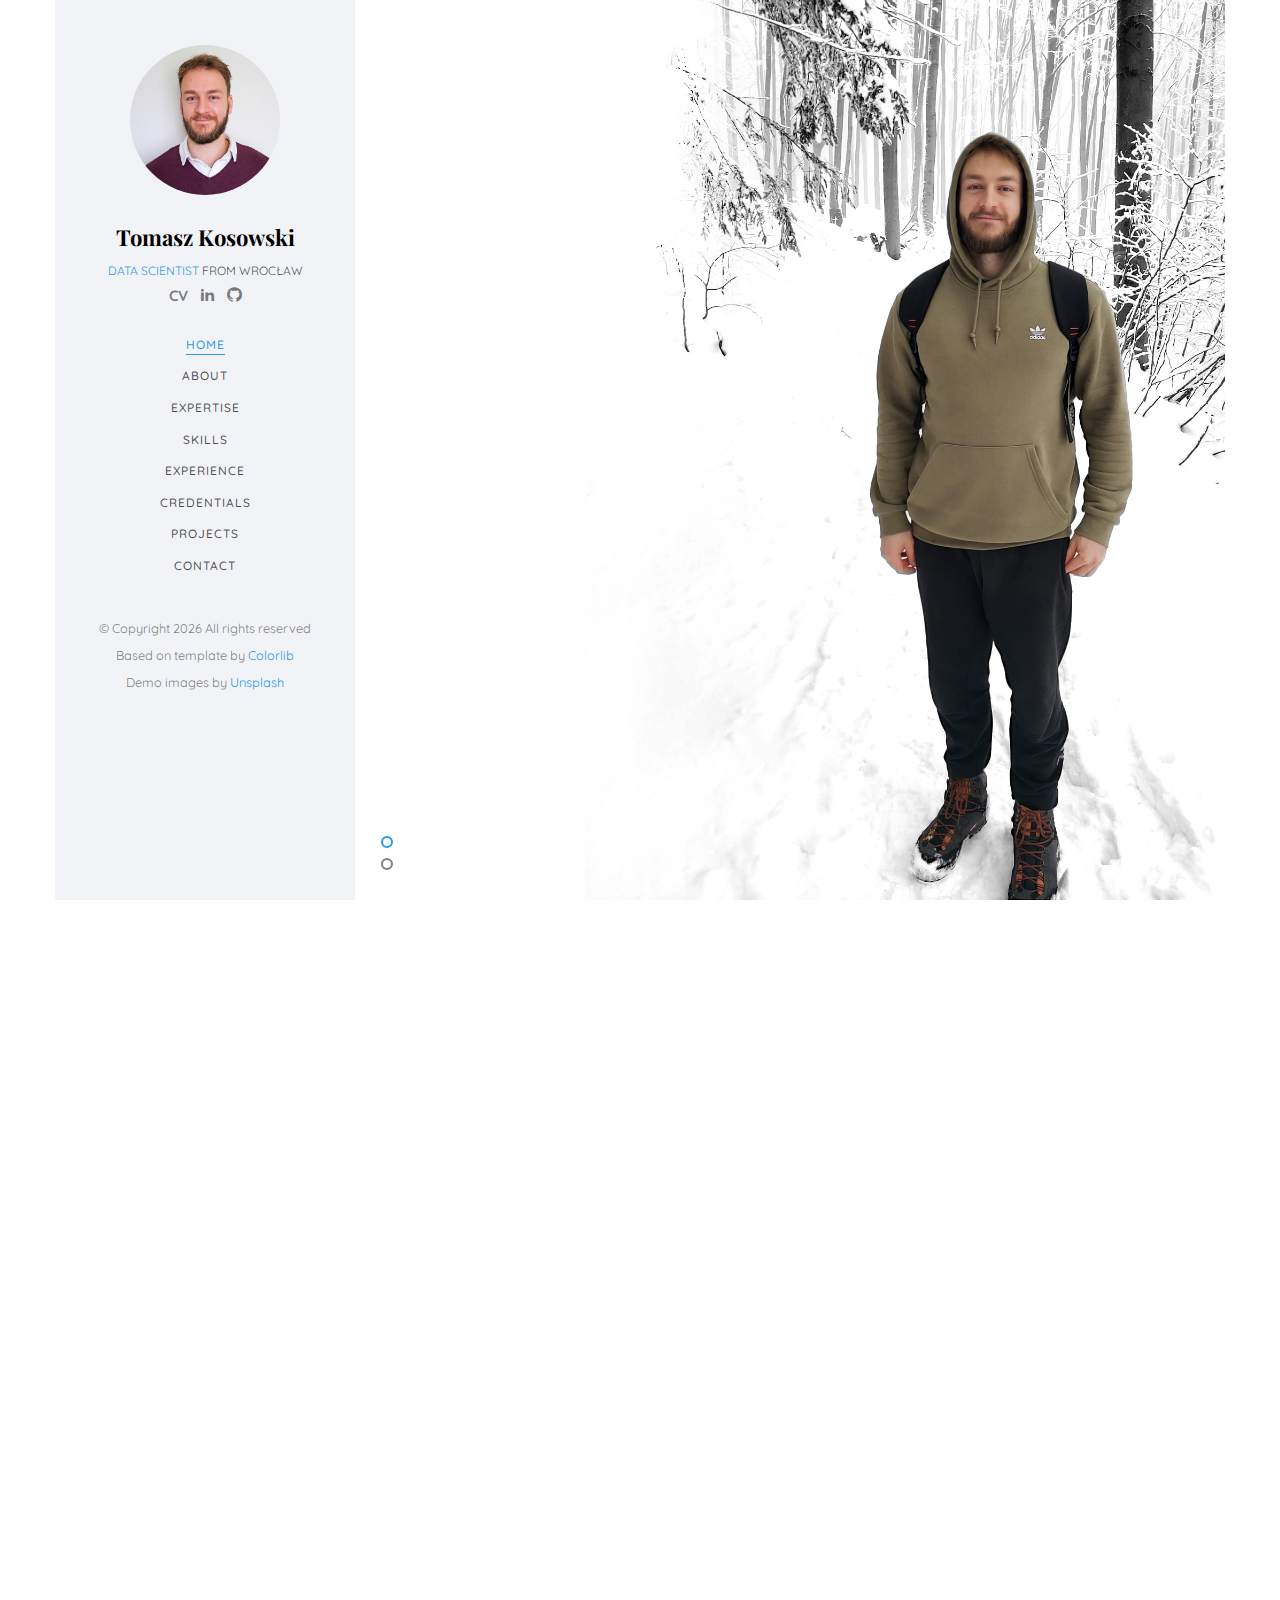
==== commit 5659719f: "Mobile progress" ====
--- a/index.html
+++ b/index.html
@@ -58,16 +58,18 @@
 			<div class="text-center">
 				<div class="author-img" style="background-image: url(images/photo_1.jpg);"></div>
 				<h1 id="colorlib-logo">Tomasz Kosowski</h1>
-				<span class="position"><a>Data Scientist</a> from WROCŁAW
-				<div class="colorlib-footer">
-					<ul>
-						<li><a href="documents/cv_tomasz_kosowski.pdf" target="_blank"><strong>CV</strong></a></li>
-						<li><a href="https://www.linkedin.com/in/tomasz-kosowski94/" target="_blank"><i class="icon-linkedin22"></i></a></li>
-						<li><a href="https://github.com/Foggy101" target="_blank"><i class="icon-github"></i></a></li>
-					</ul>
+				<span class="position">
+					<a>Data Scientist</a> from WROCŁAW
+					<div class="colorlib-footer">
+						<ul>
+							<li><a href="documents/cv_tomasz_kosowski.pdf" target="_blank"><strong>CV</strong></a></li>
+							<li><a href="https://www.linkedin.com/in/tomasz-kosowski94/" target="_blank"><i class="icon-linkedin22"></i></a></li>
+							<li><a href="https://github.com/Foggy101" target="_blank"><i class="icon-github"></i></a></li>
+						</ul>
 					</div>
 				</span>
 			</div>
+			
 			<nav id="colorlib-main-menu" role="navigation" class="navbar">
 				<div id="navbar" class="collapse">
 					<ul>
@@ -80,16 +82,15 @@
 						<li><a href="#" data-nav-section="projects">Projects</a></li>
 						<li><a href="#" data-nav-section="contact">Contact</a></li>
 					</ul>
-				</div>
-			</nav>
-
-			<div class="colorlib-footer">
-				<p><small>&copy; <!-- Link back to Colorlib can't be removed. Template is licensed under CC BY 3.0. -->
-				Copyright <script>document.write(new Date().getFullYear());</script> All rights reserved
-				<br>Based on template by <a href="https://colorlib.com" target="_blank">Colorlib</a>
-				<br>Demo images by <a href="https://unsplash.com/" target="_blank">Unsplash</a></span></small></p>
-			</div>
-
+                    <br>
+                    <div class="colorlib-footer">
+                        <p><small>&copy;
+                        Copyright <script>document.write(new Date().getFullYear());</script> All rights reserved
+                        <br>Based on template by <a href="https://colorlib.com" target="_blank">Colorlib</a>
+                        <br>Demo images by <a href="https://unsplash.com/" target="_blank">Unsplash</a></span></small></p>
+                    </div>
+                </div>
+            </nav>
 		</aside>
 
 		<div id="colorlib-main">
@@ -103,7 +104,7 @@
 					   			<div class="col-md-6 col-md-offset-3 col-md-pull-3 col-sm-12 col-xs-12 js-fullheight slider-text">
 					   				<div class="slider-text-inner js-fullheight">
 					   					<div class="desc">
-						   					<h1>Hi! <br>I'm Tomasz</h1>
+						   					<h1>Hi!<br>I'm Tomasz</h1>
 						   					<h2>PORTFOLIO UNDER CONSTRUCTION</h2>
 												<p><a href="documents/cv_tomasz_kosowski.pdf" class="btn btn-primary btn-learn" target="_blank">View CV <i class="icon-download4"></i></a></p>
 											</div>
@@ -444,7 +445,7 @@
 														<div class="row">
 															<div class="container">
 																<div class="image-container">
-																	<div class="image2"><img src="documents/diploma_master.jpg"></div>
+																	<div class="image2"><img src="documents/diploma_master.jpeg"></div>
 																</div>
 																<div class="popup-image">
 																	<span>&times;</span>
@@ -485,7 +486,7 @@
 														  <div class="row">
 															<div class="container">
 																<div class="image-container">
-																	<div class="image2"><img src="documents/diploma_engineer.jpg"></div>
+																	<div class="image2"><img src="documents/diploma_engineer.jpeg"></div>
 																</div>
 																<div class="popup-image">
 																	<span>&times;</span>
@@ -526,8 +527,8 @@
 														  <div class="row">
 															<div class="container">
 																<div class="image-container">
-																	<div class="image2"><img src="documents/diploma_ib.jpg"></div>
-																	<div class="image2"><img src="documents/grades_ib.jpg"></div>
+																	<div class="image2"><img src="documents/diploma_ib.jpeg"></div>
+																	<div class="image2"><img src="documents/grades_ib.jpeg"></div>
 																</div>
 																<div class="popup-image">
 																	<span>&times;</span>
@@ -583,17 +584,6 @@
 							<h2 class="colorlib-heading animate-box">Recent Projects</h2>
 						</div>
 					</div>
-					<!-- <div class="row row-bottom-padded-sm animate-box" data-animate-effect="fadeInLeft">
-						<div class="col-md-12">
-							<p class="work-menu">
-								<span><a href="#" class="active">Python</a></span> 
-								<span><a href="#">SQL</a></span> 
-								<span><a href="#">PowerBI</a></span> 
-								<span><a href="#">PowerAutomate</a></span> 
-								<span><a href="#">Excel</a></span>
-							</p>
-						</div>
-					</div> -->
 					<div class="row">
 						<div class="col-md-6 animate-box" data-animate-effect="fadeInLeft">
 							<div class="project" style="background-image: url(images/img-1.jpg);">
@@ -625,7 +615,7 @@
 											•	Simple games
 										</span>
 										<p class="icon">
-											<span><a href="https://github.com/Foggy101/python/tree/main" target="_blank"><i class="icon-share3"></i> <strong>PROJECT LINK</strong></a></span>
+											<span><a href="https://github.com/Foggy101/python_miscellaneous" target="_blank"><i class="icon-share3"></i> <strong>PROJECT LINK</strong></a></span>
 										</p>
 									</div>
 								</div>
@@ -785,17 +775,25 @@
 	
 	<!-- MY OWN -->
 	<script>
-		document.querySelectorAll('.image-container img').forEach(image =>{
-			image.onclick = () =>{
-				document.querySelector('.popup-image').style.display='block';
-				document.querySelector('.popup-image img').src = image.getAttribute('src');
+		document.querySelectorAll('.image-container img').forEach(image => {
+			image.onclick = () => {
+				const popupImage = document.querySelector('.popup-image');
+				const popupImageImg = popupImage.querySelector('img');
+				popupImage.style.display = 'block';
+				popupImageImg.src = image.getAttribute('src');
+
+				popupImageImg.style.maxWidth = '90%';
+				popupImageImg.style.maxHeight = '90%';
+				popupImageImg.style.width = 'auto';
+				popupImageImg.style.height = 'auto';
+			};
+		});
+	
+		document.querySelector('.popup-image').onclick = (event) => {
+			if (event.target.tagName !== 'IMG' || event.target.tagName == 'SPAN') {
+				document.querySelector('.popup-image').style.display = 'none';
 			}
-		});
-
-		document.querySelector('.popup-image').onclick = (event) => {
-		if (event.target.tagName !== 'IMG' || event.target.tagName == 'SPAN') {
-			document.querySelector('.popup-image').style.display = 'none';
-		}};
+		};
 	</script>
 
 	<!-- MAIN JS -->
--- a/css/style.css
+++ b/css/style.css
@@ -103,17 +103,17 @@
   top:50%; left:50%;
   transform: translate(-50%, -50%);
   border: 5px solid #fff;
-  /* width: 50%; */
-  height: 90%;
+  height: auto;
+  width: auto;
   object-fit: cover;
   z-index: 10000;
 }
 
-@media (max-width:768px){
+/* @media (max-width:768px){
   .container .popup-image img{
-    width:95%;
+    width:90%;
   }
-}
+} */
 
 /*
 END OF ADDED CSS
@@ -300,11 +300,11 @@
     font-weight: 400;
     color: rgba(0, 0, 0, 0.5);
     padding: 0 20px;
-    width: 100%; }
+    width: 100%;}
     @media screen and (max-width: 768px) {
       #colorlib-aside .colorlib-footer {
         position: relative;
-        bottom: 0; } }
+        bottom: 0;} }
     #colorlib-aside .colorlib-footer span {
       display: block; }
     #colorlib-aside .colorlib-footer ul {
@@ -397,10 +397,28 @@
         vertical-align: middle;
         min-height: 700px;
         padding: 2.5em;
-        position: relative; }
+        position: relative;}
         @media screen and (max-width: 768px) {
           #colorlib-hero .flexslider .slider-text > .slider-text-inner {
-            text-align: center; } }
+            text-align: left;
+            /* font-weight: bold; */
+            /* -webkit-text-stroke: 0.3px;
+            -webkit-text-stroke-color: white;  */
+            /* text-shadow: -1px -1px 0 #fff, 1px -1px 0 #fff, -1px 1px 0 #fff, 1px 1px 0 #fff; */
+            text-shadow: 
+              0px 0px 5px #fff,
+              0px 0px 5px #fff,
+              0px 0px 5px #fff,
+              0px 0px 5px #fff,
+              0px 0px 2px #fff, 
+              0px 0px 2px #fff, 
+              0px 0px 2px #fff, 
+              0px 0px 2px #fff,
+              0px 0px 1px #fff, 
+              0px 0px 1px #fff, 
+              0px 0px 1px #fff, 
+              0px 0px 1px #fff;
+          }}
         #colorlib-hero .flexslider .slider-text > .slider-text-inner h1, #colorlib-hero .flexslider .slider-text > .slider-text-inner h2 {
           margin: 0;
           padding: 0;
@@ -413,18 +431,25 @@
           font-weight: 700; }
           @media screen and (max-width: 768px) {
             #colorlib-hero .flexslider .slider-text > .slider-text-inner h1 {
-              font-size: 28px; } }
+              font-size: 32px;
+              font-weight: 700;
+             } }
         #colorlib-hero .flexslider .slider-text > .slider-text-inner h2 {
           font-size: 18px;
           line-height: 1.5;
           margin-bottom: 30px;
           font-weight: 300;
           font-family: "Quicksand", Arial, sans-serif; }
+          @media screen and (max-width: 768px) {
+            #colorlib-hero .flexslider .slider-text > .slider-text-inner h2 {
+              font-size: 20 px;
+              /* font-weight: bold; */
+             } }
           #colorlib-hero .flexslider .slider-text > .slider-text-inner h2 a {
             color: rgba(44, 152, 240, 0.8);
             border-bottom: 1px solid rgba(44, 152, 240, 0.7); }
         #colorlib-hero .flexslider .slider-text > .slider-text-inner .heading-section {
-          font-size: 50px; }
+          font-size: 50px;}
           @media screen and (max-width: 768px) {
             #colorlib-hero .flexslider .slider-text > .slider-text-inner .heading-section {
               font-size: 30px; } }
@@ -445,7 +470,8 @@
           #colorlib-hero .flexslider .slider-text > .slider-text-inner .btn.btn-learn {
             color: #000;
             border: 1px solid #000;
-            background: transparent !important; }
+            /* background: transparent !important; } */
+            background-color: #fff; }
             #colorlib-hero .flexslider .slider-text > .slider-text-inner .btn.btn-learn:hover {
               background: transparent !important;
               border: 1px solid #000 !important; }
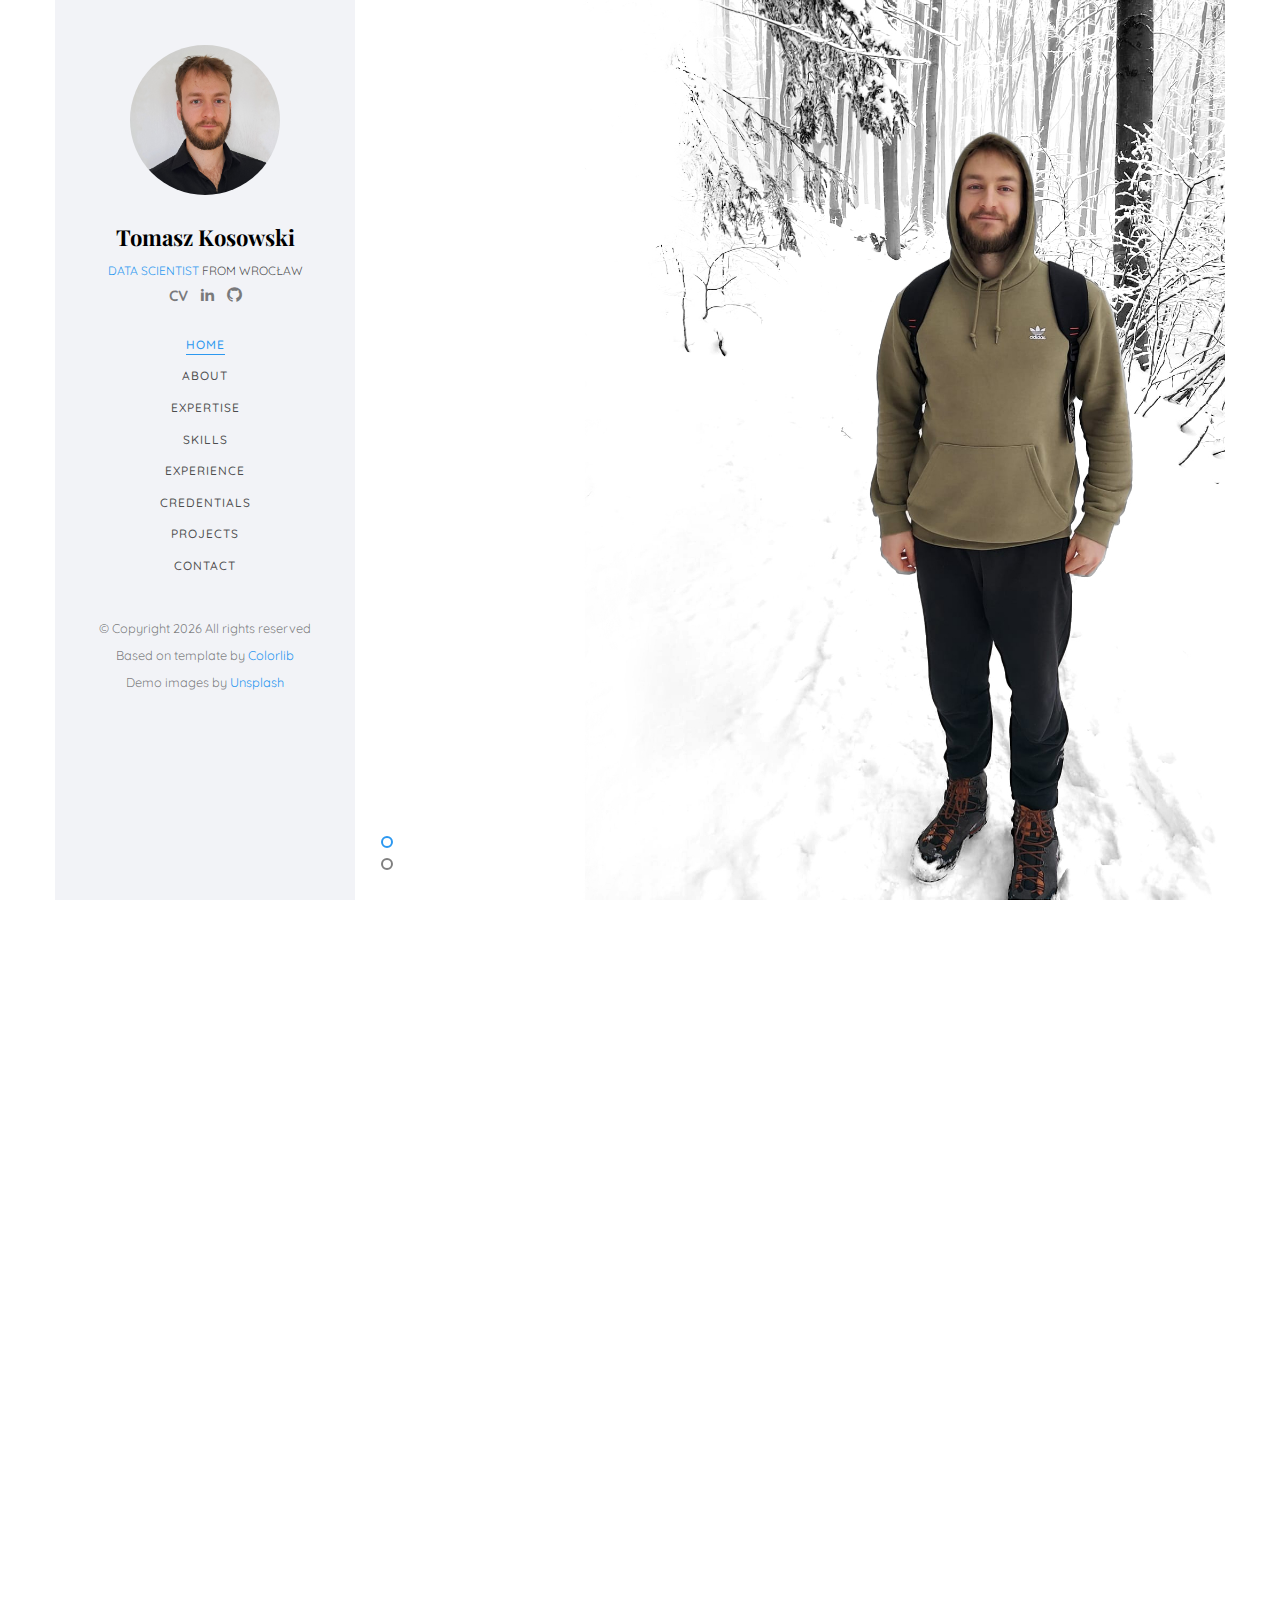
==== commit 555e2b5a: "New profile photo" ====
--- a/index.html
+++ b/index.html
@@ -56,7 +56,7 @@
 		<a href="#" class="js-colorlib-nav-toggle colorlib-nav-toggle" data-toggle="collapse" data-target="#navbar" aria-expanded="false" aria-controls="navbar"><i></i></a>
 		<aside id="colorlib-aside" role="complementary" class="border js-fullheight">
 			<div class="text-center">
-				<div class="author-img" style="background-image: url(images/photo_1.jpg);"></div>
+				<div class="author-img" style="background-image: url(images/tk_photo_crop.jpg);"></div>
 				<h1 id="colorlib-logo">Tomasz Kosowski</h1>
 				<span class="position">
 					<a>Data Scientist</a> from WROCŁAW
--- a/css/style.css
+++ b/css/style.css
@@ -182,11 +182,12 @@
 
 #colorlib-aside {
   padding-top: 3em;
-  padding-bottom: 40px;
+  padding-bottom: 0px;
   float: left;
   width: 300px;
+  height: 100%;
   position: fixed;
-  overflow-y: scroll;
+  overflow-y: auto;
   z-index: 1001;
   background: #f2f3f7;
   -webkit-transition: 0.5s;
@@ -195,12 +196,14 @@
   @media screen and (max-width: 768px) {
     #colorlib-aside {
       width: 300px;
+      height: 120%;
+      /* overflow: hidden; */
       -moz-transform: translateX(-300px);
       -webkit-transform: translateX(-300px);
       -ms-transform: translateX(-300px);
       -o-transform: translateX(-300px);
       transform: translateX(-300px);
-      padding-top: 4em; } }
+      padding-top: 2em; } }
   #colorlib-aside .author-img {
     width: 150px;
     height: 150px;
@@ -210,6 +213,13 @@
     -moz-border-radius: 50%;
     -ms-border-radius: 50%;
     border-radius: 50%; }
+    @media screen and (max-width: 768px) {
+      #colorlib-aside .author-img {
+      width: 100px;
+      height: 100px;
+      /* margin: 0 auto; */
+      margin-bottom: 10px;
+    }}
   #colorlib-aside .position {
     display: block;
     margin-bottom: 2em;
@@ -236,9 +246,10 @@
       text-align: center;
       margin: 0;
       padding: 0; }
-      @media screen and (max-width: 768px) {
+      /* @media screen and (max-width: 768px) {
         #colorlib-aside #colorlib-main-menu ul {
-          margin: 0 0 2em 0; } }
+          margin: 0 0 0em 0;
+         } } */
       #colorlib-aside #colorlib-main-menu ul li {
         margin: 0 0 10px 0;
         padding: 0;
@@ -247,6 +258,10 @@
         font-weight: 500;
         text-transform: uppercase;
         letter-spacing: 1px; }
+        @media screen and (max-width: 768px) {
+          #colorlib-aside #colorlib-main-menu ul li {
+            margin: 0 0 8px 0;
+          }}
         #colorlib-aside #colorlib-main-menu ul li a {
           color: rgba(0, 0, 0, 0.7);
           text-decoration: none;
@@ -274,7 +289,8 @@
             -moz-transition: all 0.3s cubic-bezier(0.175, 0.885, 0.32, 1.275);
             -ms-transition: all 0.3s cubic-bezier(0.175, 0.885, 0.32, 1.275);
             -o-transition: all 0.3s cubic-bezier(0.175, 0.885, 0.32, 1.275);
-            transition: all 0.3s cubic-bezier(0.175, 0.885, 0.32, 1.275); }
+            transition: all 0.3s cubic-bezier(0.175, 0.885, 0.32, 1.275);
+           }
           #colorlib-aside #colorlib-main-menu ul li a:hover {
             text-decoration: none;
             color: black; }
@@ -304,7 +320,9 @@
     @media screen and (max-width: 768px) {
       #colorlib-aside .colorlib-footer {
         position: relative;
-        bottom: 0;} }
+        /* bottom: 0; */
+        padding: 0 0px;
+      } }
     #colorlib-aside .colorlib-footer span {
       display: block; }
     #colorlib-aside .colorlib-footer ul {
@@ -397,15 +415,8 @@
         vertical-align: middle;
         min-height: 700px;
         padding: 2.5em;
-        position: relative;}
-        @media screen and (max-width: 768px) {
-          #colorlib-hero .flexslider .slider-text > .slider-text-inner {
-            text-align: left;
-            /* font-weight: bold; */
-            /* -webkit-text-stroke: 0.3px;
-            -webkit-text-stroke-color: white;  */
-            /* text-shadow: -1px -1px 0 #fff, 1px -1px 0 #fff, -1px 1px 0 #fff, 1px 1px 0 #fff; */
-            text-shadow: 
+        position: relative;
+                    text-shadow: 
               0px 0px 5px #fff,
               0px 0px 5px #fff,
               0px 0px 5px #fff,
@@ -418,6 +429,15 @@
               0px 0px 1px #fff, 
               0px 0px 1px #fff, 
               0px 0px 1px #fff;
+      }
+        @media screen and (max-width: 768px) {
+          #colorlib-hero .flexslider .slider-text > .slider-text-inner {
+            text-align: left;
+            /* font-weight: bold; */
+            /* -webkit-text-stroke: 0.3px;
+            -webkit-text-stroke-color: white;  */
+            /* text-shadow: -1px -1px 0 #fff, 1px -1px 0 #fff, -1px 1px 0 #fff, 1px 1px 0 #fff; */
+
           }}
         #colorlib-hero .flexslider .slider-text > .slider-text-inner h1, #colorlib-hero .flexslider .slider-text > .slider-text-inner h2 {
           margin: 0;
@@ -488,16 +508,24 @@
     -o-transform: translateX(0);
     transform: translateX(0);
     width: 300px;
+    height: 100%;
     background: #f2f3f7;
     z-index: 999;
-    position: fixed; }
+    position: fixed; 
+  }
   body.offcanvas #colorlib-main, body.offcanvas .colorlib-nav-toggle {
     top: 0;
+    /* position: relative; */
     -moz-transform: translateX(300px);
     -webkit-transform: translateX(300px);
     -ms-transform: translateX(300px);
     -o-transform: translateX(300px);
     transform: translateX(300px); }
+
+    body.offcanvas .colorlib-nav-toggle {
+      position: fixed;
+      top: 0;
+    }
 
 .colorlib-narrow-content {
   padding: 0 2.5em; }
@@ -1451,7 +1479,7 @@
     display: -moz-inline-stack;
     display: inline-block;
     zoom: 1;
-    display: inline;
+    *display: inline;
     width: 30px;
     height: 2px;
     color: #000;
